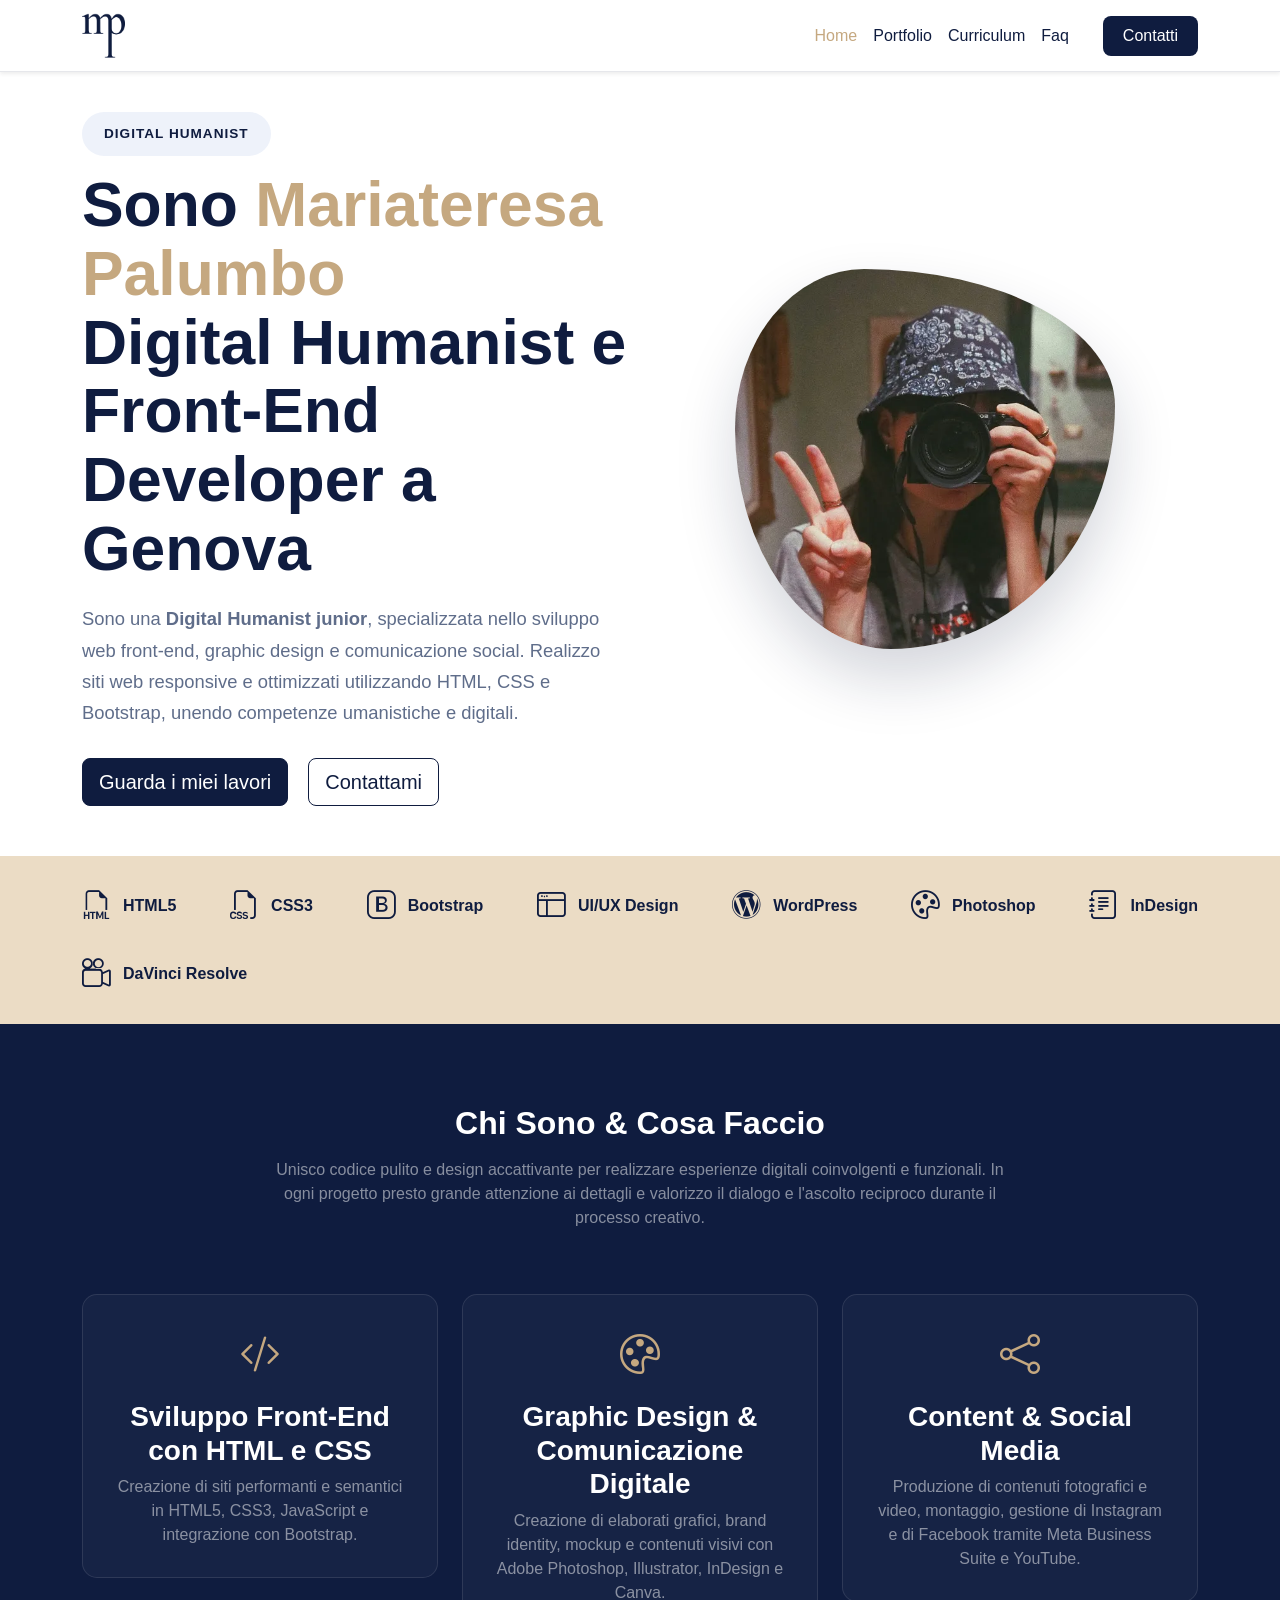
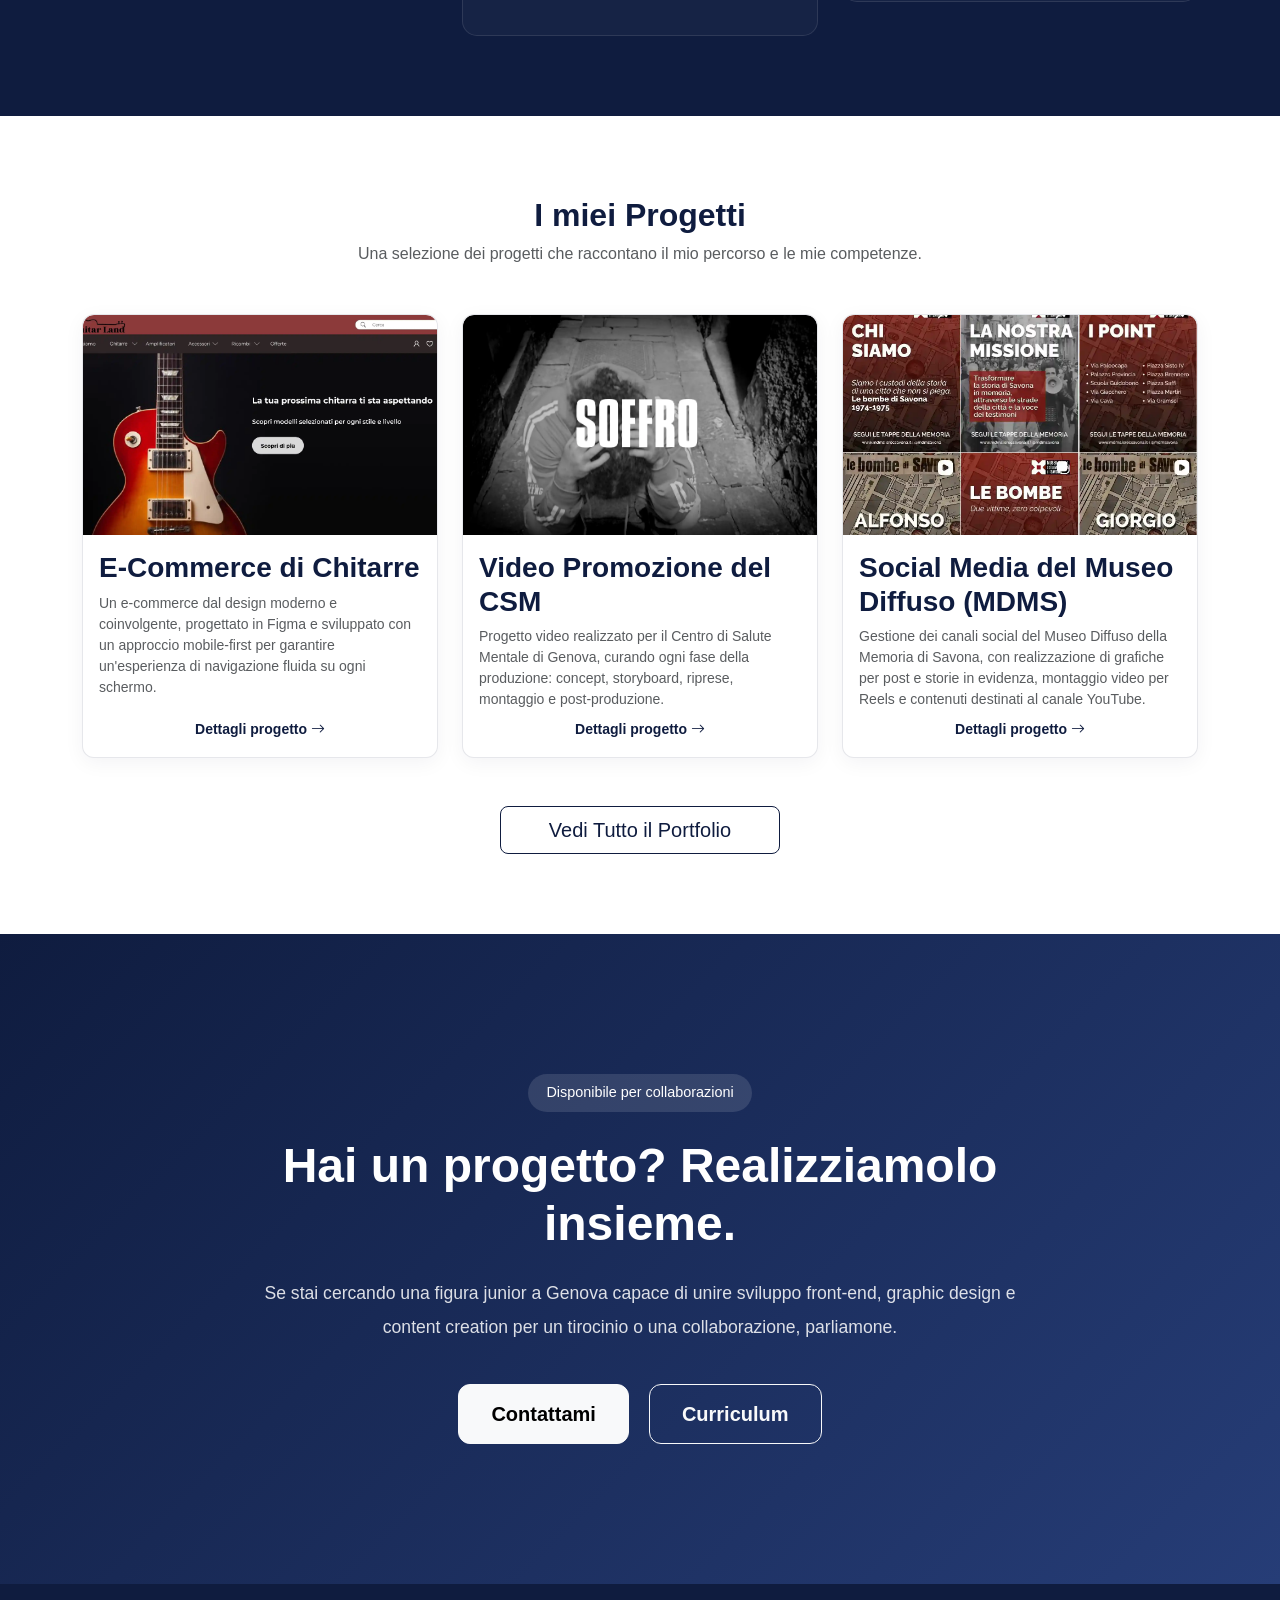
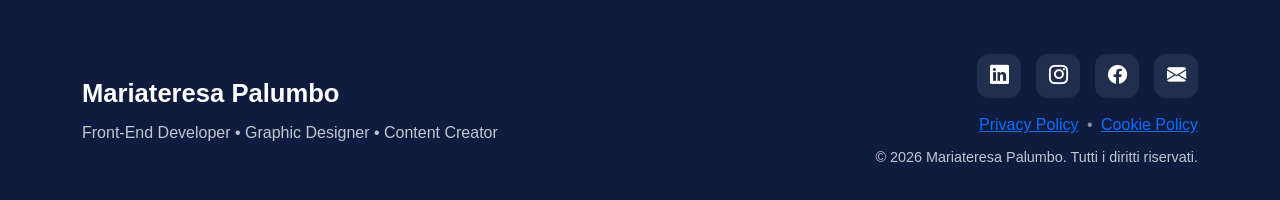
==== index.html @ f76494b1 "Refactor navbar to use offcanvas for mobile view Updated the navigation bar to use an offcanvas menu" ====
<!DOCTYPE html>
<html lang="it" prefix="og: https://ogp.me/ns#">
<head>
    
    
    
    <meta charset="UTF-8">
    <meta name="viewport" content="width=device-width, initial-scale=1.0">
    <title>Mariateresa Palumbo | Digital Humanist & Front-End Developer Genova</title>
    <meta name="description" content="Sito Portfolio di Mariateresa Palumbo, Digital Humanist junior a Genova specializzata in sviluppo front-end (HTML, CSS, Bootstrap), graphic design e content creation.">
    <meta name="robots" content="follow, index, max-snippet:-1, max-video-preview:-1, max-image-preview:large">
    <link rel="canonical" href="https://www.mariateresapalumbo.it/">
    
    
    <!-- Preload dell'immagine LCP (ritratto hero) per scaricarla subito -->
    <link rel="preload" as="image" href="img/profilo_me.webp" fetchpriority="high">
    
    
    
    <!-- Open Graph per Social Media Preview (Ottimizzazione Indiretta richiesta) -->
    <meta property="og:locale" content="it_IT">
    <meta property="og:title" content="Mariateresa Palumbo | Digital Humanist & Web Designer">
    <meta property="og:description" content="Sito ufficiale di Mariateresa Palumbo, Umanista Digitale a Genova che unisce sviluppo web, grafica e comunicazione digitale.">
    <meta property="og:image" content="https://www.mariateresapalumbo.it/img/logo_sitopersonale.webp">
    <meta property="og:url" content="https://www.mariateresapalumbo.it/">
    <meta property="og:type" content="website">
    <!-- Twitter / X Card data -->
    <meta name="twitter:card" content="summary_large_image">
    <meta name="twitter:title" content="Mariateresa Palumbo | Digital Humanist & Web Designer">
    <meta name="twitter:description" content="Sito ufficiale di Mariateresa Palumbo, Umanista Digitale a Genova che unisce sviluppo web, grafica e comunicazione digitale.">

    <link rel="icon" href="img/favicon.png" type="image/png">
    
<script type="application/ld+json">
{
  "@context": "https://schema.org",
  "@graph": [
    {
      "@type": "Article",
      "@id": "https://www.mariateresapalumbo.it/#article",
      "headline": "Mariateresa Palumbo | Digital Humanist & Front-End Developer Genova",
      "description": "Digital Humanist junior a Genova specializzata in sviluppo front-end (HTML, CSS, Bootstrap), graphic design e content creation.",
      "image": "https://www.mariateresapalumbo.it/img/profilo_me.webp",
      "datePublished": "2026-07-07T09:00:00+02:00",
      "dateModified": "2026-07-09T19:54:00+02:00",
      "inLanguage": "it-IT",
      "mainEntityOfPage": "https://www.mariateresapalumbo.it/",
      "author": {
        "@type": "Person",
        "name": "Mariateresa Palumbo",
        "url": "https://www.mariateresapalumbo.it",
        "jobTitle": "Digital Humanist & Front-End Developer",
        "knowsAbout": [
          "Digital Humanities",
          "Front-End Development",
          "HTML5 & CSS3",
          "Bootstrap Framework",
          "Graphic Design",
          "Content Creation",
          "Social Media Management"
        ]
      },
      "publisher": {
        "@id": "https://www.mariateresapalumbo.it/#organization"
      }
    },
    {
      "@type": "Organization",
      "@id": "https://www.mariateresapalumbo.it/#organization",
      "name": "Mariateresa Palumbo",
      "url": "https://www.mariateresapalumbo.it",
      "logo": {
        "@type": "ImageObject",
        "@id": "https://www.mariateresapalumbo.it/#image",
        "url": "https://www.mariateresapalumbo.it/img/profilo_me.webp",
        "caption": "Mariateresa Palumbo"
      },
      "image": "https://www.mariateresapalumbo.it/img/profilo_me.webp",
      "address": {
        "@type": "PostalAddress",
        "streetAddress": "Cornigliano",
        "postalCode": "16152",
        "addressLocality": "Genova",
        "addressRegion": "Liguria",
        "addressCountry": "IT"
      },
      "sameAs": [
        "https://www.linkedin.com/in/mariateresa-palumbo-a292502a2/",
        "https://www.instagram.com/maripalumbo.it/",
        "https://www.facebook.com/profile.php?id=100085753847292"
      ]
    },
    {
      "@type": "WebSite",
      "@id": "https://www.mariateresapalumbo.it/#website",
      "url": "https://www.mariateresapalumbo.it",
      "name": "Mariateresa Palumbo",
      "publisher": {
        "@id": "https://www.mariateresapalumbo.it/#organization"
      },
      "inLanguage": "it-IT"
    }
  ]
}
</script>
    
  

    <!-- Script tracciamento e privacy caricati in modo asincrono deferito -->
    <script defer src="https://embeds.iubenda.com/widgets/c6013dd1-7133-4123-83e5-796165adba0d.js"></script>
    <script async src="https://www.googletagmanager.com/gtag/js?id=G-FH8F1QGST9"></script>
    <script>
      window.dataLayer = window.dataLayer || [];
      function gtag(){dataLayer.push(arguments);}
      gtag('js', new Date());
      gtag('config', 'G-FH8F1QGST9');
    </script>
    
   
    
     <!-- 1. Bootstrap CSS in locale (Risolve il blocco del rendering del CDN) -->
    <link href="bootstrap.min.css" rel="stylesheet">
    
    <!-- 2. Precarica il font delle icone dal CDN (Risolve l'avviso del font invisibile) -->
    <link rel="preload" href="https://cdn.jsdelivr.net/npm/bootstrap-icons@1.11.3/font/fonts/bootstrap-icons.woff2" as="font" type="font/woff2" crossorigin>
    
    <!-- 3. Icone Bootstrap dal CDN caricate in modo asincrono (Massima compatibilità e zero blocchi) -->
    <link rel="stylesheet" href="https://cdn.jsdelivr.net/npm/bootstrap-icons@1.11.3/font/bootstrap-icons.min.css" media="print" onload="this.media='all'">
    <noscript><link rel="stylesheet" href="https://cdn.jsdelivr.net/npm/bootstrap-icons@1.11.3/font/bootstrap-icons.min.css"></noscript>
    
    <!-- 4. Il tuo foglio di stile personalizzato -->
    <link rel="stylesheet" href="styles.css">
    
</head>
<body>

   <nav class="navbar navbar-expand-lg navbar-personalizzata sticky-top shadow-sm">
    <div class="container">
        <!-- Logo originale -->
        <a class="navbar-brand fw-bold" href="https://www.mariateresapalumbo.it/">
            <img src="img/logo_sitopersonale.webp" alt="Logo MP Mariateresa Palumbo - Digital Humanist e Web Designer Genova" class="navbar-logo">
        </a>
        
        <!-- Bottone Hamburger modificato per attivare l'Offcanvas -->
        <button class="navbar-toggler" type="button" data-bs-toggle="offcanvas" data-bs-target="#navigazionePrincipale" aria-controls="navigazionePrincipale" aria-label="Attiva navigazione">
            <span class="navbar-toggler-icon"></span>
        </button>

        <!-- Menu Offcanvas che entra da destra (offcanvas-end) e copre tutto lo schermo su mobile (w-100) -->
        <div class="offcanvas offcanvas-end w-100 bg-menu-mobile" tabindex="-1" id="navigazionePrincipale" aria-labelledby="navigazionePrincipaleLabel">
            
            <!-- Pulsante X per chiudere il menu, visibile solo su mobile -->
            <div class="offcanvas-header justify-content-end d-lg-none">
                <button type="button" class="btn-close btn-close-white" data-bs-dismiss="offcanvas" aria-label="Close"></button>
            </div>

            <!-- Corpo del menu con i tuoi link originali -->
            <div class="offcanvas-body align-items-center">
                <ul class="navbar-nav ms-auto mb-2 mb-lg-0 fw-medium text-center w-100 justify-content-lg-end align-items-center">
                    <li class="nav-item py-2 py-lg-0">
                        <a class="nav-link active link-mobile-white" aria-current="page" href="https://www.mariateresapalumbo.it/">Home</a>
                    </li>
                    <li class="nav-item py-2 py-lg-0">
                        <a class="nav-link link-mobile-white" href="portfolio.html">Portfolio</a>
                    </li>
                    <li class="nav-item py-2 py-lg-0">
                        <a class="nav-link link-mobile-white" href="curriculum.html">Curriculum</a>
                    </li>
                    <li class="nav-item py-2 py-lg-0">
                        <a class="nav-link link-mobile-white" href="faq.html">Faq</a>
                    </li>
                    <li class="nav-item py-2 py-lg-0 ps-lg-3">
                        <a class="btn btn-nav-contatti btn-mobile-white" href="contatti.html">Contatti</a>
                    </li>
                </ul>
            </div>
        </div>
    </div>
</nav>
    
     <header class="hero-home">
        <div class="container">
            <div class="row align-items-center gy-5">
                <div class="col-lg-6">
                    <div class="hero-content">
                        <span class="hero-label"> DIGITAL HUMANIST </span>
                        <h1>Sono<span> Mariateresa Palumbo </span> <br>
                            Digital Humanist e Front-End Developer a Genova</h1>
                        <p>
                            Sono una <strong>Digital Humanist junior</strong>, specializzata nello sviluppo web front-end, 
                            graphic design e comunicazione social. Realizzo siti web responsive e ottimizzati utilizzando HTML, CSS e Bootstrap, 
                            unendo competenze umanistiche e digitali.
                        </p>

                        <div class="hero-buttons">
                            <a href="portfolio.html" class="btn btn-blu-pieno btn-lg"> Guarda i miei lavori </a>
                            <a href="contatti.html" class="btn btn-blu-outline btn-lg"> Contattami </a>
                        </div>
                    </div>
                </div>

                <div class="col-lg-6">
                    <div class="hero-image">
                        <img src="img/profilo_me.webp" alt="Ritratto fotografico in primo piano di Mariateresa Palumbo">
                    </div>
                </div>
            </div>
        </div>
    </header>

    <section class="tech-strip">
        <div class="container">
            <h2 class="visually-hidden">Tecnologie e Strumenti utilizzati</h2>
            <div class="tech-track">
                <div><i class="bi bi-filetype-html"></i> HTML5</div>
                <div><i class="bi bi-filetype-css"></i> CSS3</div>
                <div><i class="bi bi-bootstrap"></i> Bootstrap</div>
                <div><i class="bi bi-window-sidebar"></i>UI/UX Design</div>
                <div><i class="bi bi-wordpress"></i> WordPress</div>
                <div><i class="bi bi-palette"></i> Photoshop</div>
                <div><i class="bi bi-journal-text"></i> InDesign</div>
                <div><i class="bi bi-camera-reels"></i> DaVinci Resolve</div>
            </div>
        </div>
    </section>
    
    <section class="sezione-competenze">
        <div class="container">
            <div class="row justify-content-center text-center mb-5">
                <div class="col-md-8">
                    <h2 class="fw-bold mb-3 testo-bianco">Chi Sono & Cosa Faccio</h2>
                    <p class="lead fs-6 text-white-50">Unisco codice pulito e design accattivante per realizzare esperienze digitali coinvolgenti e funzionali. In ogni progetto presto grande attenzione ai dettagli e valorizzo il dialogo e l'ascolto reciproco durante il processo creativo.</p>
                </div>
            </div>

            <div class="row g-4">
                <div class="col-md-6 col-lg-4">
                    <div class="scheda-competenza text-center">
                        <div class="icona-competenza">
                            <i class="bi bi-code-slash"></i>
                        </div>
                        <h3 class="fw-bold mb-2 testo-bianco">Sviluppo Front-End con HTML e CSS</h3>
                        <p class="text-white-50 mb-0">Creazione di siti performanti e semantici in HTML5, CSS3, JavaScript e integrazione con Bootstrap.</p>
                    </div>
                </div>
                <div class="col-md-6 col-lg-4">
                    <div class="scheda-competenza text-center">
                        <div class="icona-competenza">
                            <i class="bi bi-palette"></i>
                        </div>
                        <h3 class="fw-bold mb-2 testo-bianco">Graphic Design & Comunicazione Digitale</h3>
                        <p class="text-white-50 mb-0">Creazione di elaborati grafici, brand identity, mockup e contenuti visivi con Adobe Photoshop, Illustrator, InDesign e Canva.</p>
                    </div>
                </div>
                <div class="col-md-6 col-lg-4 mx-auto">
                    <div class="scheda-competenza text-center">
                        <div class="icona-competenza">
                            <i class="bi bi-share"></i>
                        </div>
                        <h3 class="fw-bold mb-2 testo-bianco">Content & Social Media</h3>
                        <p class="text-white-50 mb-0">Produzione di contenuti fotografici e video, montaggio, gestione di Instagram e di Facebook tramite Meta Business Suite e YouTube.</p>
                    </div>
                </div>
            </div>
        </div>
    </section>

    <section class="sezione-portfolio-anteprima">
        <div class="container">
            <div class="text-center mb-5">
                <h2 class="fw-bold testo-blu-scuro">I miei Progetti</h2>
                <p class="text-muted">Una selezione dei progetti che raccontano il mio percorso e le mie competenze.</p>
            </div>

            <div class="row g-4 mb-5">
                <div class="col-md-6 col-lg-4">
                    <div class="card progetto-card h-100">
                        <img src="img/anteprima_chitarre.webp" class="card-img-top img-chitarre" alt="Progetto di Web Design: interfaccia e-commerce di chitarre responsive e mobile-first sviluppato con Figma" loading="lazy">
                        <div class="card-body d-flex flex-column justify-content-between">
                            <div>
                                <h3 class="card-title fw-bold testo-blu-scuro">E-Commerce di Chitarre</h3>
                                <p class="card-text text-muted small">Un e-commerce dal design moderno e coinvolgente, progettato in Figma e sviluppato con un approccio mobile-first per garantire un'esperienza di navigazione fluida su ogni schermo.</p>
                            </div>
                            <a href="figma.html" class="btn btn-sm btn-link p-0 fw-bold text-decoration-none mt-2 testo-blu-scuro">Dettagli progetto <i class="bi bi-arrow-right"></i></a>
                        </div>
                    </div>
                </div>
                <div class="col-md-6 col-lg-4">
                    <div class="card progetto-card h-100">
                        <img src="img/anteprima_videocsm.webp" class="card-img-top img-csm" alt="Produzione video promozionale per il Centro di Salute Mentale di Genova montato con DaVinci Resolve" loading="lazy">
                        <div class="card-body d-flex flex-column justify-content-between">
                            <div>
                                <h3 class="card-title fw-bold testo-blu-scuro">Video Promozione del CSM</h3>
                                <p class="card-text text-muted small">Progetto video realizzato per il Centro di Salute Mentale di Genova, curando ogni fase della produzione: concept, storyboard, riprese, montaggio e post-produzione.</p>
                            </div>
                            <a href="videoediting.html" class="btn btn-sm btn-link p-0 fw-bold text-decoration-none mt-2 testo-blu-scuro">Dettagli progetto <i class="bi bi-arrow-right"></i></a>
                        </div>
                    </div>
                </div>
                <div class="col-md-6 col-lg-4">
                    <div class="card progetto-card h-100">
                        <img src="img/anteprima_mdms.webp" class="card-img-top img-museo" alt="Gestione dei canali social media, grafica e creazione contenuti per il Museo Diffuso della Memoria di Savona" loading="lazy">
                        <div class="card-body d-flex flex-column justify-content-between">
                            <div>
                                <h3 class="card-title fw-bold testo-blu-scuro">Social Media del Museo Diffuso (MDMS)</h3>
                                <p class="card-text text-muted small">Gestione dei canali social del Museo Diffuso della Memoria di Savona, con realizzazione di grafiche per post e storie in evidenza, montaggio video per Reels e contenuti destinati al canale YouTube.</p>
                            </div>
                            <a href="strategiesocial.html" class="btn btn-sm btn-link p-0 fw-bold text-decoration-none mt-2 testo-blu-scuro">Dettagli progetto <i class="bi bi-arrow-right"></i></a>
                        </div>
                    </div>
                </div>
            </div>

            <div class="text-center">
                <a href="portfolio.html" class="btn btn-blu-outline btn-lg px-5">Vedi Tutto il Portfolio</a>
            </div>
        </div>
    </section>
    
    <section class="cta-home">
        <div class="container">
            <div class="cta-box">
                <span class="section-label light">Disponibile per collaborazioni</span>
                <h2>Hai un progetto? Realizziamolo insieme.</h2>
                <p>Se stai cercando una figura junior a Genova capace di unire sviluppo front-end, graphic design e content creation per un tirocinio o una collaborazione, parliamone.</p>
       
                <div class="cta-buttons">
                    <a href="contatti.html" class="btn btn-light btn-lg"> Contattami </a>
                    <a href="curriculum.html" class="btn btn-outline-light btn-lg"> Curriculum </a>
                </div>
            </div>
        </div>
    </section>

   <footer class="pie-di-pagina">
        <div class="container">
            <div class="row gy-4 align-items-center">
                <div class="col-lg-6">
                    <h3>Mariateresa Palumbo</h3>
                    <p>Front-End Developer • Graphic Designer • Content Creator</p>
                </div>

                <div class="col-lg-6 text-lg-end">
                    <div class="footer-social">
                        <a href="https://www.linkedin.com/in/mariateresa-palumbo-a292502a2/" target="_blank" aria-label="Profilo LinkedIn di Mariateresa Palumbo">
                            <i class="bi bi-linkedin"></i>
                        </a>
                        <a href="https://www.instagram.com/maripalumbo.it/" target="_blank" aria-label="Profilo Instagram di Mariateresa Palumbo">
                            <i class="bi bi-instagram"></i>
                        </a>
                        <a href="https://www.facebook.com/profile.php?id=100085753847292" target="_blank" aria-label="Profilo Facebook di Mariateresa Palumbo">
                            <i class="bi bi-facebook"></i>
                        </a>
                        <a href="mailto:maripalumbo2001@gmail.com" aria-label="Mail di Mariateresa Palumbo">
                            <i class="bi bi-envelope-fill"></i>
                        </a>
                    </div>
                    <div class="footer-legal mb-2">
                        <!-- Incolla QUI il codice della Privacy Policy preso da iubenda -->
                        <a href="https://www.iubenda.com/privacy-policy/55834810" class="iubenda-white iubenda-noframe iubenda-embed" title="Privacy Policy ">Privacy Policy</a><script type="text/javascript">(function (w,d) {var loader = function () {var s = d.createElement("script"), tag = d.getElementsByTagName("script")[0]; s.src="https://cdn.iubenda.com/iubenda.js"; tag.parentNode.insertBefore(s,tag);}; if(w.addEventListener){w.addEventListener("load", loader, false);}else if(w.attachEvent){w.attachEvent("onload", loader);}else{w.onload = loader;}})(window, document);</script>
                        
                        <span class="text-white-50 mx-1">•</span>
                        
                        <!-- Incolla QUI il codice della Cookie Policy preso da iubenda -->
                        <a href="https://www.iubenda.com/privacy-policy/55834810/cookie-policy" class="iubenda-white iubenda-noframe iubenda-embed" title="Cookie Policy ">Cookie Policy</a><script type="text/javascript">(function (w,d) {var loader = function () {var s = d.createElement("script"), tag = d.getElementsByTagName("script")[0]; s.src="https://cdn.iubenda.com/iubenda.js"; tag.parentNode.insertBefore(s,tag);}; if(w.addEventListener){w.addEventListener("load", loader, false);}else if(w.attachEvent){w.attachEvent("onload", loader);}else{w.onload = loader;}})(window, document);</script>
                    </div>
                    <p class="copyright">© 2026 Mariateresa Palumbo. Tutti i diritti riservati.</p>
                </div>
            </div>
        </div>
    </footer>

    <script src="https://cdn.jsdelivr.net/npm/bootstrap@5.3.2/dist/js/bootstrap.bundle.min.js"></script>
</body>
</html>
---- styles.css ----
/* --- VARIABILI E CONFIGURAZIONE GENERALE --- */
:root {
    --blu: #0f1c3f;
    --blu-light: #1f3266;
    --oro: #c5a880;
    --bianco: #ffffff;
    --grigio: #f7f8fc;
    --testo: #5f6d8a;
    --bg-tech: #ebdcc5; /* Colore beige/oro chiaro per staccare dal blu */

    --colore-blu-scuro: var(--blu);
    --colore-oro: var(--oro);
    --colore-testo-scuro: var(--testo);
}

* {
    margin: 0;
    padding: 0;
    box-sizing: border-box;
}

html {
    scroll-behavior: smooth;
}

body {
    font-family: 'Segoe UI', Tahoma, Geneva, Verdana, sans-serif;
    color: var(--colore-testo-scuro);
    background-color: var(--bianco);
}

/* --- 1. NAVBAR --- */
.navbar-personalizzata {
    background-color: var(--bianco) !important;
    border-bottom: 1px solid rgba(15, 28, 63, 0.1);
}

.navbar-personalizzata .navbar-nav {
    align-items: center;
}

.navbar-personalizzata .nav-link {
    color: var(--colore-blu-scuro) !important;
    transition: color 0.3s ease;
}

.navbar-personalizzata .nav-link:hover,
.navbar-personalizzata .nav-link.active {
    color: var(--colore-oro) !important;
}

.btn-nav-contatti {
    background-color: var(--colore-blu-scuro) !important;
    color: var(--bianco) !important;
    border: none !important;
    padding: 8px 20px !important;
    border-radius: 8px !important;
    font-weight: 500;
    transition: all 0.3s ease !important;
    margin-left: 10px;
    text-decoration: none;
    display: inline-block;
}

.btn-nav-contatti:hover {
    background-color: var(--colore-oro) !important;
    color: var(--colore-blu-scuro) !important;
}


/* Stato attivo del pulsante Contatti quando si è sulla relativa pagina */
.btn-nav-contatti.active {
    background-color: var(--colore-oro) !important;
    color: var(--colore-blu-scuro) !important;
}


.navbar-logo {
    height: 45px;
    width: auto;
    max-width: 100%;
    object-fit: contain;
}

/* --- 2. HERO SECTION --- */
.hero-home {
    min-height: auto; 
    display: flex;
    align-items: center;
    position: relative;
    padding-top: 40px;   
    padding-bottom: 50px;
    overflow: hidden;
}

.hero-content {
    position: relative;
    z-index: 5;
}

.hero-label {
    display: inline-block;
    padding: 12px 22px;
    background: #eef2fa;
    color: var(--blu);
    border-radius: 40px;
    font-size: .85rem;
    font-weight: 600;
    letter-spacing: 1px;
    margin-bottom: 15px; 
}

.hero-content h1 {
    font-size: 3.9rem;
    line-height: 1.1;
    font-weight: 800;
    margin-bottom: 20px;
    color: var(--colore-blu-scuro);
}

.hero-content h1 span {
    color: var(--oro);
}

.hero-content p {
    font-size: 1.15rem;
    color: var(--testo);
    line-height: 1.7;
    max-width: 540px;
}

.hero-buttons {
    margin-top: 30px;
    display: flex;
    gap: 20px;
    flex-wrap: wrap;
}

/* --- HERO IMMAGINE --- */
.hero-image {
    position: relative;
    display: flex;
    justify-content: center;
}

.hero-image img {
    width: 380px;
    position: relative;
    z-index: 3;
    border-radius: 34% 66% 59% 41%/ 42% 36% 64% 58%;
    box-shadow: 0 30px 60px rgba(15,28,63,.18);
}

/* --- 3. TECH STRIP --- */
.tech-strip {
    background: var(--bg-tech); 
    padding: 28px 0;
    overflow: hidden;
    position: relative;
}

.tech-track {
    display: flex;
    justify-content: space-between;
    align-items: center;
    flex-wrap: wrap;
    gap: 25px;
    position: relative;
    z-index: 2;
}

.tech-track div {
    display: flex;
    align-items: center;
    gap: 12px;
    color: var(--blu); 
    font-weight: 600;
    font-size: 1rem;
    transition: .35s;
}

.tech-track div:hover {
    color: var(--bianco);
    transform: translateY(-3px);
}

.tech-track i {
    font-size: 1.8rem;
}

/* --- 4. SEZIONE COMPETENZE --- */
.sezione-competenze {
    padding: 80px 0;
    background-color: var(--colore-blu-scuro);
}

.scheda-competenza {
    border: 1px solid rgba(255, 255, 255, 0.1);
    padding: 30px;
    border-radius: 15px;
    background-color: rgba(255, 255, 255, 0.03); 
    transition: transform 0.3s ease, box-shadow 0.3s ease, border-color 0.3s ease;
}

.scheda-competenza:hover {
    transform: translateY(-5px);
    box-shadow: 0 10px 25px rgba(0, 0, 0, 0.3);
    border-color: var(--colore-oro);
}

.icona-competenza {
    font-size: 2.5rem;
    color: var(--colore-oro);
    margin-bottom: 15px;
    display: inline-block;
}

/* --- 5. SEZIONE ANTEPRIMA PORTFOLIO --- */
.sezione-portfolio-anteprima {
    padding: 80px 0;
    background-color: var(--bianco);
}

.progetto-card {
    border: 1px solid rgba(15, 28, 63, 0.1);
    border-radius: 12px;
    overflow: hidden;
    background-color: var(--bianco);
    box-shadow: 0 5px 20px rgba(15, 28, 63, 0.05);
    transition: transform 0.3s ease, box-shadow 0.3s ease, border-color 0.3s ease;
}

.progetto-card:hover {
    transform: scale(1.02);
    border-color: var(--colore-oro);
    box-shadow: 0 10px 25px rgba(15, 28, 63, 0.1);
}

.progetto-card .card-img-top {
    height: 220px !important;     
    width: 100% !important;        
    object-fit: cover !important;   
    border-top-left-radius: 11px !important;
    border-top-right-radius: 11px !important;
}

.img-chitarre { object-position: center center !important; }
.img-csm { object-position: top center !important; }
.img-museo { object-position: 0% 20% !important; }

/* --- 6. CALL TO ACTION --- */
.cta-home {
    padding: 140px 0;
    background: linear-gradient(135deg, var(--blu), #263d77);
    color: var(--bianco);
    position: relative;
    overflow: hidden; 
}

.cta-box {
    text-align: center;
    position: relative;
    z-index: 2;
    max-width: 800px;
    margin: auto;
}

.cta-box h2 {
    font-size: 3rem;
    font-weight: 800;
    margin: 25px 0;
    line-height: 1.2;
}

.cta-box p {
    font-size: 1.1rem;
    line-height: 1.9;
    color: rgba(255,255,255,.85);
}

.cta-buttons {
    margin-top: 40px;
    display: flex;
    justify-content: center;
    gap: 20px;
    flex-wrap: wrap;
}

.cta-home .btn {
    padding: 14px 32px;
    border-radius: 12px;
    font-weight: 600;
    transition: .35s;
}

.cta-home .btn:hover {
    transform: translateY(-5px);
}

.section-label.light {
    display: inline-block;
    padding: 8px 18px;
    background: rgba(255,255,255,.12);
    color: var(--bianco);
    border-radius: 20px;
    font-size: 0.9rem;
}

/* --- 7. FOOTER --- */
.pie-di-pagina {
    background: var(--blu);
    color: var(--bianco);
    padding: 70px 0 30px;
    position: relative;
}

.pie-di-pagina h3 {
    font-size: 1.6rem;
    font-weight: 700;
    margin-bottom: 10px;
}

.pie-di-pagina p {
    color: rgba(255,255,255,.75);
    margin-bottom: 0;
    line-height: 1.7;
}

.footer-social {
    display: flex;
    justify-content: flex-end;
    gap: 15px;
    margin-bottom: 15px;
}

.footer-social a {
    width: 44px;
    height: 44px;
    display: flex;
    align-items: center;
    justify-content: center;
    border-radius: 12px;
    background: rgba(255,255,255,.08);
    color: var(--bianco);
    font-size: 1.2rem;
    transition: .35s;
    text-decoration: none;
}

.footer-social a:hover {
    background: var(--oro);
    color: var(--blu);
    transform: translateY(-4px);
}

.copyright {
    font-size: .9rem;
    color: rgba(255,255,255,.6);
}

/* --- UTILITY SPECIFICHE --- */
.btn-blu-pieno {
    background-color: var(--colore-blu-scuro) !important;
    border-color: var(--colore-blu-scuro) !important;
    color: var(--bianco) !important;
    font-weight: 500;
    transition: all 0.3s ease;
}
.btn-blu-pieno:hover {
    background-color: var(--colore-oro) !important;
    border-color: var(--colore-oro) !important;
    color: var(--colore-blu-scuro) !important;
}

.btn-blu-outline {
    color: var(--colore-blu-scuro) !important;
    border-color: var(--colore-blu-scuro) !important;
    background-color: transparent !important;
    transition: all 0.3s ease;
}
.btn-blu-outline:hover {
    background-color: var(--colore-blu-scuro) !important;
    color: var(--bianco) !important;
}

.testo-blu-scuro { color: var(--colore-blu-scuro) !important; }
.testo-bianco { color: var(--bianco) !important; }

/* --- RESPONSIVE BREAKPOINTS --- */
@media (max-width: 991.98px) {
    .navbar-personalizzata .navbar-nav {
        align-items: stretch;
        text-align: center;
    }
    .btn-nav-contatti {
        margin-left: 0;
        margin-top: 10px;
        margin-bottom: 5px;
    }
    .hero-content h1 {
        font-size: 3rem;
    }
    .hero-image img {
        width: 300px;
    }
    .cta-box h2 {
        font-size: 2.2rem;
    }
    .footer-social {
        justify-content: flex-start;
    }
}

@media (max-width: 576px) {
    .hero-content h1 {
        font-size: 2.4rem;
    }
    .hero-buttons, .cta-buttons {
        flex-direction: column;
        align-items: stretch;
    }
}




/* ==========================================================================
   CLASSI SPECIFICHE PER LA PAGINA PORTFOLIO (Differenziate con dicitura portfolio)
   ========================================================================== */



/* Intestazione specifica della pagina portfolio */
.intestazione-pagina-portfolio {
    padding: 60px 0 40px 0;
    background-color: #ffffff;
}

/* Sezione contenitore della griglia portfolio */
.sezione-portfolio {
    padding: 20px 0 80px 0;
    background-color: #ffffff;
}

/* Card specifiche del portfolio (Effetto hover con translateY invece di scale) */
.progetto-card-portfolio {
    border: 1px solid rgba(15, 28, 63, 0.1);
    border-radius: 12px;
    overflow: hidden;
    background-color: #ffffff;
    box-shadow: 0 5px 20px rgba(15, 28, 63, 0.05);
    transition: transform 0.3s ease, box-shadow 0.3s ease, border-color 0.3s ease;
}

.progetto-card-portfolio:hover {
    transform: translateY(-5px) !important; 
    border-color: var(--colore-oro);
    box-shadow: 0 10px 25px rgba(15, 28, 63, 0.1);
}

/* UNIFORMITÀ ANTEPRIME: Forza le immagini della pagina portfolio a 220px come nella Home */
.progetto-card-portfolio .card-img-top {
    height: 220px !important;       /* Identica altezza della home */
    width: 100% !important;        
    object-fit: cover !important;   
    border-top-left-radius: 11px !important;
    border-top-right-radius: 11px !important;
}

/* Badge per i tag delle tecnologie - Specifici del portfolio */
.badge-tecnologia-portfolio {
    background-color: rgba(15, 28, 63, 0.06);
    color: var(--colore-blu-scuro);
    font-size: 0.75rem;
    font-weight: 500;
    padding: 5px 10px;
    border-radius: 6px;
    display: inline-block;
    white-space: normal; /* Consente al testo del badge di andare a capo se lo schermo è molto stretto */
}

.img-grafica {
            object-position: 0% 15% !important; 
        }






/* ==========================================================================
   PAGINA curriculum
   ========================================================================== */


 
        /* Personalizzazione Stile Timeline e Layout Minimal senza Card */
        .sezione-curriculum {
            background-color: #ffffff;
        }
        
        /* Linea verticale della timeline */
        .timeline-linea {
            position: relative;
            border-left: 3px solid var(--colore-blu-scuro);
            padding-left: 30px;
            margin-left: 10px;
        }

        /* I blocchi della timeline */
        .timeline-item {
            position: relative;
            margin-bottom: 40px;
        }

        /* I nodi/punti sulla linea */
        .timeline-item::before {
            content: '';
            position: absolute;
            left: -38px;
            top: 5px;
            width: 13px;
            height: 13px;
            border-radius: 50%;
            background-color: #ffffff;
            border: 3px solid var(--colore-blu-scuro);
        }

        /* Punto color oro per evidenziare le attività correnti */
        .timeline-item.attivo::before {
            background-color: var(--colore-oro) !important;
            border-color: var(--colore-oro) !important;
        }

        /* Sfondo Blu Esatto della Homepage per le Competenze */
        .blocco-competenze-blu {
            background-color: var(--colore-blu-scuro);
            color: #ffffff;
            border-radius: 16px;
            padding: 40px 30px;
        }

        .blocco-competenze-blu h3 {
            border-bottom: 2px solid rgba(255, 255, 255, 0.1);
            padding-bottom: 10px;
        }

        /* Adattamento Badge dentro il blocco blu */
        .blocco-competenze-blu .badge-tecnologia-portfolio {
            background-color: rgba(255, 255, 255, 0.12) !important;
            color: #ffffff !important;
            border: 1px solid rgba(255, 255, 255, 0.2);
            font-size: 0.85rem;
        }
   









/* ==========================================================================
   PAGINA contatti
   ========================================================================== */


  
        /* Layout minimale e compatto per i Contatti */
        .sezione-contatti {
            background-color: #ffffff;
        }

        /* Box del Form pulito senza linea superiore */
        .box-form-compatto {
            border: 1px solid rgba(15, 28, 63, 0.08);
            border-radius: 12px;
            padding: 35px 30px;
            background-color: #fafafa;
            max-width: 550px;
            margin: 0 auto;
        }

        /* Campi di input chiari con placeholder grigio chiaro */
        .box-form-compatto .form-control {
            background-color: #ffffff;
            border: 1px solid #e0e0e0;
            color: var(--colore-blu-scuro);
            padding: 10px 14px;
            font-size: 0.95rem;
            border-radius: 6px;
        }

        .box-form-compatto .form-control:focus {
            border-color: var(--colore-oro);
            box-shadow: 0 0 0 3px rgba(197, 168, 128, 0.15);
            background-color: #ffffff;
            color: var(--colore-blu-scuro);
        }

        /* Testo di esempio (Placeholder) in grigietto */
        .box-form-compatto .form-control::placeholder {
            color: #a0a0a0 !important;
            opacity: 1;
        }

        .box-form-compatto .form-label {
            color: var(--colore-blu-scuro);
            font-size: 0.88rem;
            font-weight: 600;
            margin-bottom: 6px;
        }

        /* Nuovo Bottone: Sfondo Blu, Testo Bianco -> Hover Oro */
        .btn-invia-personalizzato {
            background-color: var(--colore-blu-scuro);
            border: 1px solid var(--colore-blu-scuro);
            color: #ffffff !important;
            font-weight: 600;
            padding: 10px 24px;
            font-size: 0.95rem;
            transition: all 0.3s ease;
        }

        .btn-invia-personalizzato:hover {
            background-color: var(--colore-oro);
            border-color: var(--colore-oro);
            color: var(--colore-blu-scuro) !important;
        }

        /* Icone cerchio colonna sinistra */
        .icona-contatto-cerchio {
            width: 46px;
            height: 46px;
            border-radius: 50%;
            background-color: rgba(15, 28, 63, 0.04);
            display: flex;
            align-items: center;
            justify-content: center;
            color: var(--colore-blu-scuro);
            font-size: 1.2rem;
        }
   




/* ==========================================================================
   PAGINA DETTAGLIO CHITARRE
   ========================================================================== */

/* ===========================
   HERO
=========================== */

.hero-progetto-chitarre{
    padding:60px 0 40px;
    background:#fff;
    border-bottom:1px solid rgba(15,28,63,.08);
}

.img-copertina-chitarre{
    width:100%;
    max-height:480px;
    object-fit:cover;
    object-position:center;
    border-radius:16px;
    border:1px solid rgba(15,28,63,.10);
    box-shadow:0 15px 40px rgba(15,28,63,.12);
}


/* ===========================
   CONTENUTO
=========================== */

.sezione-contenuto-chitarre{
    padding:60px 0 80px;
    background:#fff;
}


/* ===========================
   TITOLI
=========================== */

.titolo-sezione-chitarre{
    font-size:1.75rem;
    margin-bottom:1.25rem;
    padding-bottom:8px;
    position:relative;
}

.titolo-sezione-chitarre::after{
    content:"";
    position:absolute;
    left:0;
    bottom:0;
    width:40px;
    height:3px;
    background:var(--colore-oro);
    border-radius:3px;
}


/* ===========================
   TESTI
=========================== */

.testo-descrittivo-chitarre{
    font-family:'Segoe UI',Tahoma,Geneva,Verdana,sans-serif;
    color:var(--colore-testo-scuro);
    opacity:.85;
    line-height:1.8;
    margin-bottom:2rem;
}


/* ===========================
   SIDEBAR
=========================== */

.box-info-chitarre{
    background:rgba(15,28,63,.02);
    border:1px solid rgba(15,28,63,.08);
    border-radius:16px;
    padding:30px;
    position:sticky;
    top:30px;
    box-shadow:0 8px 30px rgba(15,28,63,.03);
}


/* ===========================
   LISTA INFO
=========================== */

.lista-info-chitarre{
    list-style:none;
    padding:0;
    margin:0 0 1.5rem;
}

.lista-info-chitarre li{
    padding:10px 0;
    border-bottom:1px solid rgba(15,28,63,.06);
    font-size:.95rem;
}

.lista-info-chitarre li:last-child{
    border-bottom:none;
}


/* ===========================
   BADGE
=========================== */

.badge-tech-chitarre{
    display:inline-block;
    padding:6px 14px;
    margin-right:6px;
    margin-bottom:8px;
    border-radius:8px;
    background:rgba(15,28,63,.06);
    color:var(--colore-blu-scuro);
    font-size:.8rem;
    font-weight:500;
    transition:.3s;
}

.badge-tech-chitarre:hover{
    background:var(--colore-blu-scuro);
    color:#fff;
}


/* ===========================
   GALLERIA MOCKUP
=========================== */

.galleria-risultati-chitarre{
    margin-top:2rem;
}


/* Card dei mockup */

.box-mockup-chitarre {
    height: 320px;
    box-sizing: border-box; /* Assicura che il padding non aumenti i 320px totali */
    padding: 5px 0;        /* Spazio di sicurezza sopra e sotto */
    
    display: flex;
    justify-content: center;
    align-items: center;
    background: #fff;
    border: 1px solid rgba(15,28,63,.08);
    border-radius: 14px;
    overflow: hidden;
    transition: .3s;
    box-shadow: 0 4px 12px rgba(15,28,63,.05);
}

.box-mockup-chitarre:hover{
    transform:translateY(-4px);
    box-shadow:0 10px 24px rgba(15,28,63,.10);
}


/* ===========================
   MOCKUP DESKTOP
=========================== */

.img-desktop-chitarre{
    max-width:92%;
    max-height:92%;
    width:auto;
    height:auto;
    object-fit:contain;
}


/* ===========================
   MOCKUP MOBILE
=========================== */

.img-mobile-chitarre{
    width:110px;
    max-width:none;
    height:auto;
    object-fit:contain;
    filter:drop-shadow(0 8px 20px rgba(15,28,63,.18));
}


/* ===========================
   TESTO SOTTO LE CARD
=========================== */

.galleria-risultati-chitarre p{
    margin-top:.9rem;
    margin-bottom:0;
    color:#6c757d;
}


/* ===========================
   RESPONSIVE
=========================== */

@media (max-width:992px){

    .box-info-chitarre{
        position:static;
        margin-top:40px;
    }

}

@media (max-width:768px){

    .box-mockup-chitarre{
        height:260px;
    }

    .img-mobile-chitarre{
        width:140px;
    }

    .img-desktop-chitarre{
        max-width:95%;
        max-height:95%;
    }

}


.box-video-chitarre{
    margin-top:2rem;
    padding:20px;
    border:1px solid rgba(15,28,63,.08);
    border-radius:16px;
    background:#fff;
    box-shadow:0 5px 15px rgba(15,28,63,.05);
}

.video-desktop-chitarre{
    width:100%;
    display:block;
    border-radius:12px;
}








/* ===========================
   GALLERIA VOLANTINI
=========================== */

.box-volantino-chitarre {
    height: 380px; /* Più alto dei mockup per ospitare la forma verticale dei volantini */
    box-sizing: border-box;
    padding: 15px;
    display: flex;
    justify-content: center;
    align-items: center;
    background: #fff;
    border: 1px solid rgba(15,28,63,.08);
    border-radius: 14px;
    overflow: hidden;
    transition: transform .3s ease, box-shadow .3s ease;
    box-shadow: 0 4px 12px rgba(15,28,63,.05);
    cursor: pointer; /* Fa capire che è cliccabile */
}

.box-volantino-chitarre:hover {
    transform: translateY(-4px);
    box-shadow: 0 10px 24px rgba(15,28,63,.10);
}

.img-volantino {
    max-width: 100%;
    max-height: 100%;
    width: auto;
    height: auto;
    object-fit: contain;
    transition: transform .3s ease;
}

/* Effetto zoom leggero sull'immagine quando si passa sopra con il mouse */
.box-volantino-chitarre:hover .img-volantino {
    transform: scale(1.02);
}

/* Stile per l'immagine a tutto schermo nel Modal */
.img-fullscreen-gallery {
    max-height: 85vh; /* Evita che l'immagine esca dallo schermo in altezza */
    object-fit: contain;
    border-radius: 8px;
    box-shadow: 0 10px 40px rgba(0,0,0,.5);
}

/* Ottimizzazione Mobile per i volantini */
@media (max-width: 768px) {
    .box-volantino-chitarre {
        height: 320px; /* Riduce l'altezza sugli schermi piccoli */
    }
}












/* Hero Grafica.html */

.img-copertina-grafica {
    width: 100%;
    max-height: 480px;
    object-fit: cover;
    object-position: center 10%;
    border-radius: 16px;
    border: 1px solid rgba(15,28,63,.10);
    box-shadow: 0 15px 40px rgba(15,28,63,.12);
}

 






/* Fotografia.html */
/* ========================================================
   CONTENITORI CATEGORIE (Box Blu con testo bianco centrato)
   ======================================================== */

.box-volantino-fotografia {
    height: 380px; 
    box-sizing: border-box;
    display: flex;
    justify-content: center; /* Centra il testo in orizzontale */
    align-items: center;     /* Centra il testo in verticale */
    border-radius: 14px;
    overflow: hidden;
    cursor: pointer;
    position: relative;
    
    /* Configurazione sfondo blu e ombre nativa */
    background: #0f1c3f; /* Colore blu scuro principale del brand */
    border: 1px solid rgba(15, 28, 63, 0.15);
    box-shadow: 0 4px 12px rgba(15, 28, 63, 0.08);
    
    /* Animazione fluida al passaggio del mouse */
    transition: transform .3s ease, box-shadow .3s ease, background-color .3s ease;
}

/* Effetto Hover: il box si solleva e cambia leggermente tonalità */
.box-volantino-fotografia:hover {
    transform: translateY(-5px);
    background: #162654; /* Sfumatura di blu leggermente più chiara per feedback */
    box-shadow: 0 12px 28px rgba(15, 28, 63, 0.22);
}

/* Stile per il testo bianco al centro del box */
.titolo-categoria-box {
    color: #ffffff;
    font-size: 1.5rem;
    font-weight: 600;
    letter-spacing: 0.5px;
    text-transform: capitalize;
}

/* Badge per il conteggio delle foto in basso a destra */
.conteggio-foto-badge {
    position: absolute;
    bottom: 16px;
    right: 16px;
    background: rgba(255, 255, 255, 0.15);
    color: #fff;
    font-size: 0.75rem;
    font-weight: 500;
    padding: 5px 12px;
    border-radius: 20px;
    border: 1px solid rgba(255, 255, 255, 0.2);
    backdrop-filter: blur(4px);
}

/* ========================================================
   MODAL LIGHTBOX & STRUTTURA DI NAVIGAZIONE
   ======================================================== */



/* Immagine dentro il visualizzatore full screen */
.img-fullscreen-gallery {
    max-height: 80vh;
    object-fit: contain;
    border-radius: 4px;
    box-shadow: 0 10px 30px rgba(0,0,0,0.5);
}

/* Stile per le frecce di navigazione del modal */
.freccia-gallery {
    position: absolute;
    top: 50%;
    transform: translateY(-50%);
    background: rgba(255, 255, 255, 0.15);
    border: none;
    color: #fff;
    width: 50px;
    height: 50px;
    border-radius: 50%;
    display: flex;
    align-items: center;
    justify-content: center;
    font-size: 1.5rem;
    transition: 0.3s;
    z-index: 10;
}

.freccia-gallery:hover {
    background: rgba(255, 255, 255, 0.3);
    scale: 1.05;
}

.freccia-sinistra { left: 20px; }
.freccia-destra { right: 20px; }

/* ========================================================
   RESPONSIVE (Ottimizzazione per Smartphone e Tablet)
   ======================================================== */
@media (max-width: 768px) {
    .box-volantino-fotografia {
        height: 280px; /* Riduce l'altezza su mobile per non allungare troppo la pagina */
    }
    
    .titolo-categoria-box {
        font-size: 1.3rem; /* Testo leggermente più piccolo sui display compatti */
    }

    .freccia-gallery {
        width: 40px;
        height: 40px;
        font-size: 1.2rem;
    }
    .freccia-sinistra { left: 5px; }
    .freccia-destra { right: 5px; }
}


/* Sfondo personalizzato che copre tutto lo schermo e intercetta il click */
.modal-backdrop-custom {
    position: fixed;
    top: 0;
    left: 0;
    width: 100vw;
    height: 100vh;
    z-index: 2; /* Sta dietro all'immagine e alle frecce, ma sopra il sito */
    cursor: pointer;
}

/* Posizionamento perfetto per la X di chiusura */
.pulsante-chiudi-gallery {
    position: fixed;
    top: 25px;
    right: 25px;
    z-index: 20; /* Sempre in primissimo piano */
    font-size: 1.25rem;
    opacity: 0.75;
    transition: opacity 0.2s ease;
}

.pulsante-chiudi-gallery:hover {
    opacity: 1;
}

/* Assicurati che il corpo del modal stia sopra lo sfondo del click */
.modal-body.z-3 {
    position: relative;
    z-index: 3;
}



















/* faq.html */


        /* Struttura personalizzata per la sezione FAQ */
        .blocco-faq-blu {
            background-color: var(--colore-blu-scuro);
            border-radius: 16px;
            padding: 50px 40px;
        }

        /* Reset stili nativi dell'accordion di Bootstrap per coordinarsi al blu e all'oro */
        .accordion-personalizzato .accordion-item {
            background-color: rgba(255, 255, 255, 0.05);
            border: 1px solid rgba(255, 255, 255, 0.1);
            margin-bottom: 15px;
            border-radius: 8px !important;
            overflow: hidden;
        }

        .accordion-personalizzato .accordion-button {
            background-color: transparent;
            color: #ffffff;
            font-weight: 600;
            box-shadow: none;
            padding: 20px;
        }

        .accordion-personalizzato .accordion-button:not(.collapsed) {
            color: var(--colore-oro);
            background-color: rgba(255, 255, 255, 0.02);
        }

        /* Cambia il colore dell'icona a freccia di Bootstrap in bianco */
        .accordion-personalizzato .accordion-button::after {
            filter: invert(1) brightness(2);
        }

        .accordion-personalizzato .accordion-body {
            color: rgba(255, 255, 255, 0.8);
            background-color: rgba(0, 0, 0, 0.1);
            padding: 20px;
            font-size: 0.95rem;
            line-height: 1.6;
        }
    



/* CONTATTI */
/* Impedisce alle icone tonde dei contatti di diventare ovali quando il testo va a capo */
.icona-contatto-cerchio {
    flex-shrink: 0;
    width: 44px;  /* Modifica i px se desideri cerchi più grandi o piccoli */
    height: 44px; /* Mantieni altezza e larghezza uguali per un cerchio perfetto */
    display: flex;
    align-items: center;
    justify-content: center;
    border-radius: 50%; /* Garantisce la forma circolare */
    background: rgba(15, 28, 63, 0.05); /* Grigio/blu chiaro di sfondo (opzionale, simile ai tuoi box) */
}






/* Blocco definitivo per lo scorrimento orizzontale su tutto il sito */
html, body {
    max-width: 100% !important;
    overflow-x: hidden !important;
}
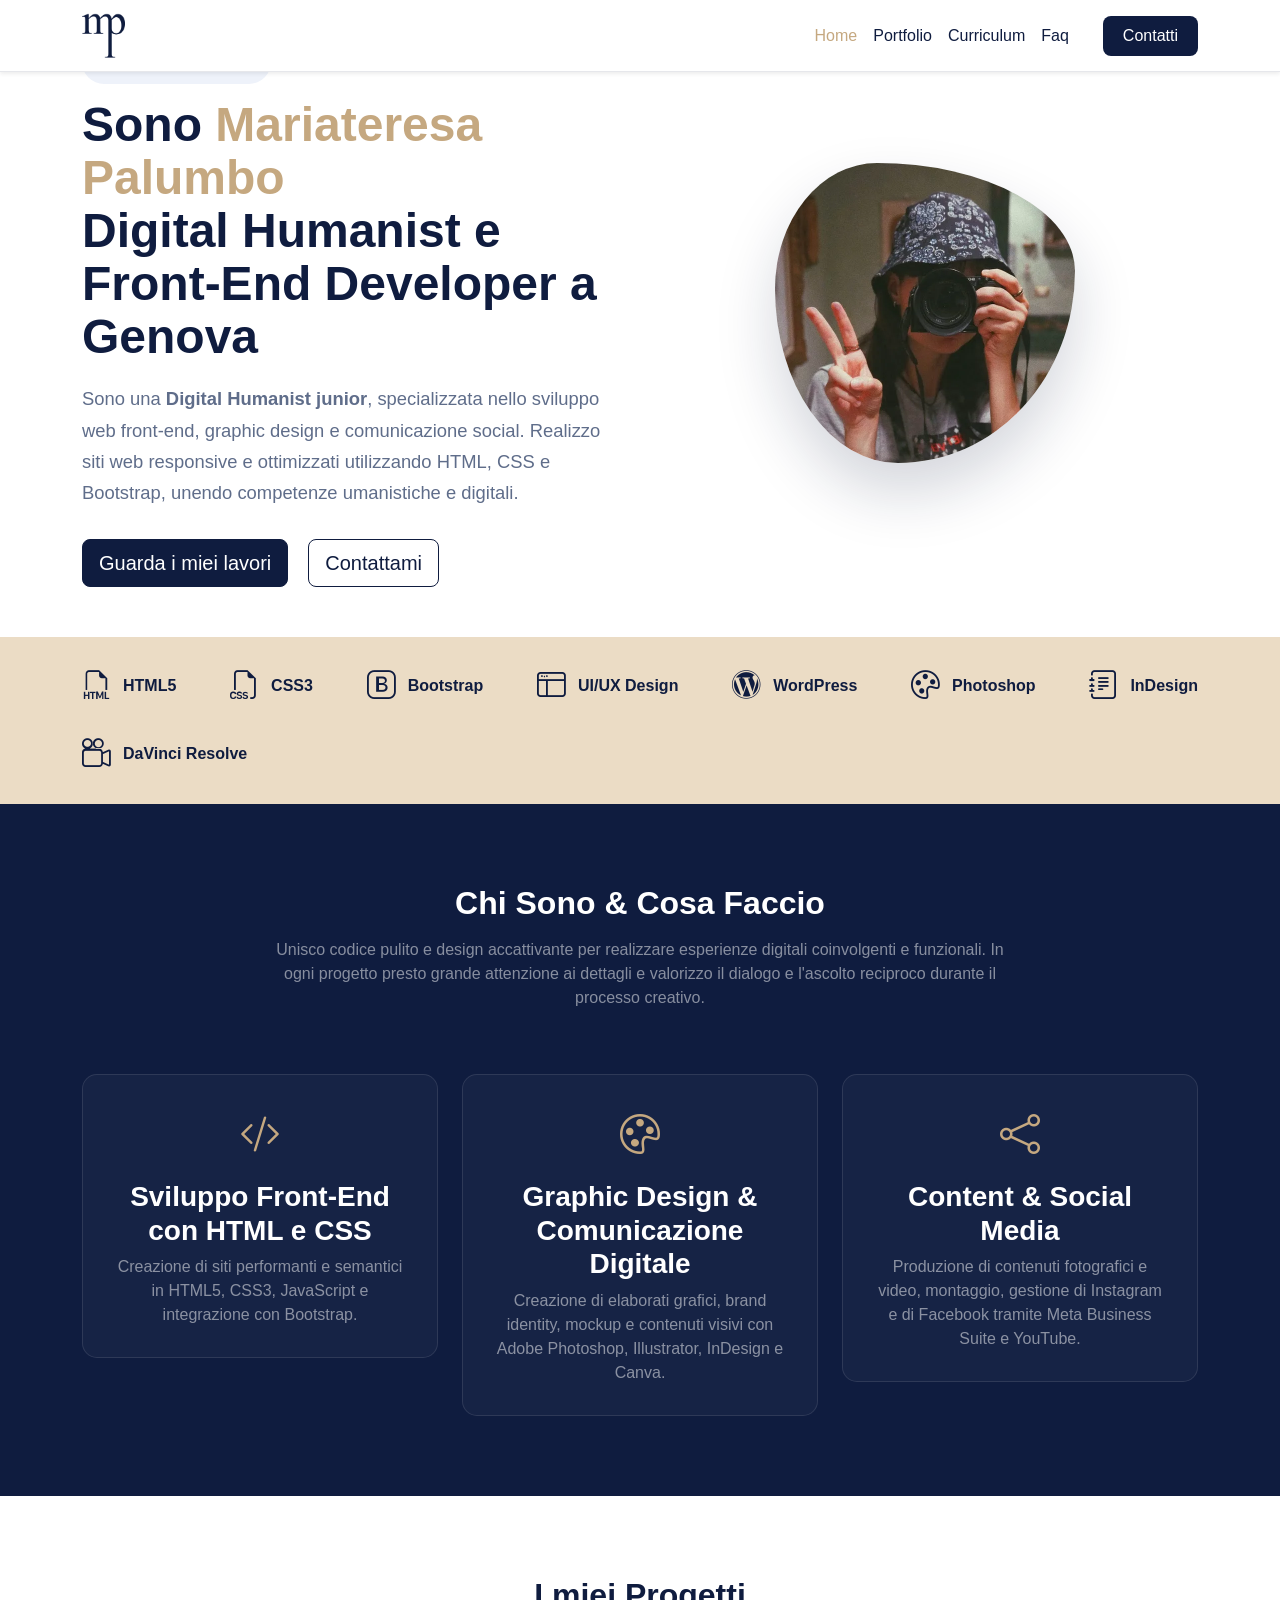
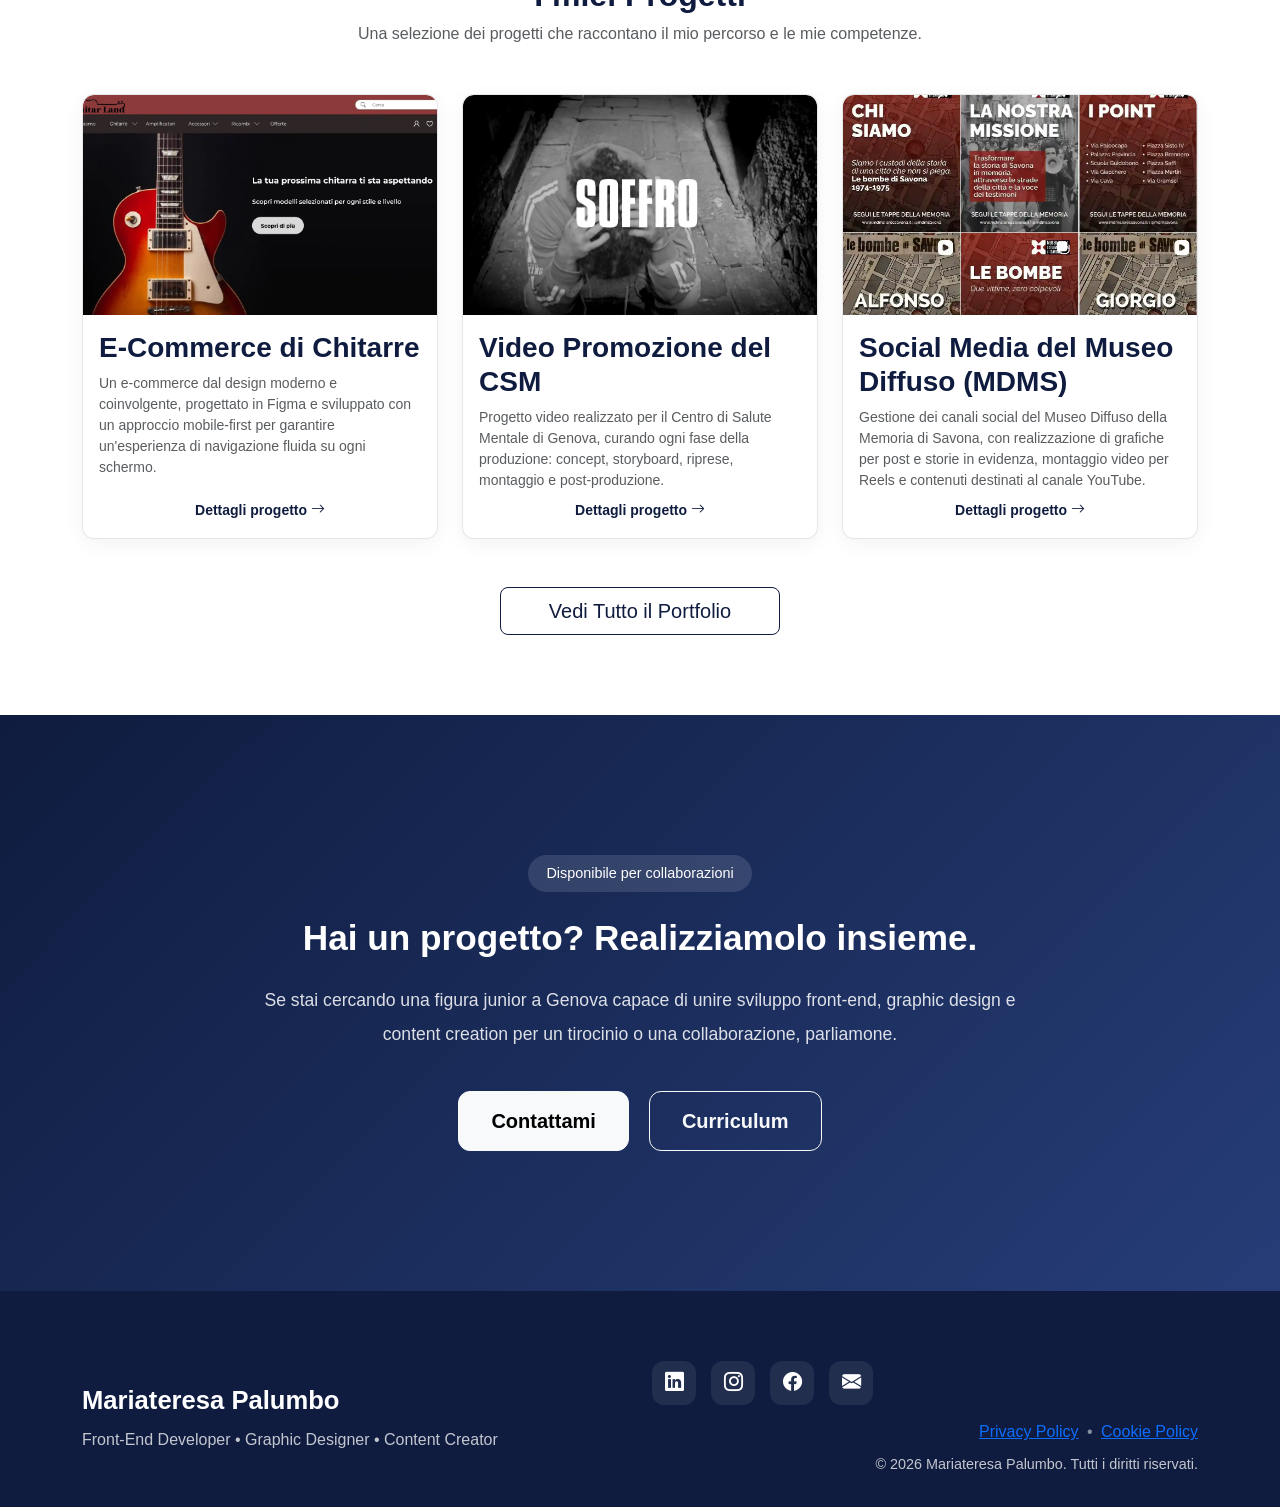
==== commit 92172e57: "Change navbar class from sticky-top to fixed-top" ====
--- a/index.html
+++ b/index.html
@@ -29,6 +29,8 @@
     <meta name="twitter:title" content="Mariateresa Palumbo | Digital Humanist & Web Designer">
     <meta name="twitter:description" content="Sito ufficiale di Mariateresa Palumbo, Umanista Digitale a Genova che unisce sviluppo web, grafica e comunicazione digitale.">
 
+    
+    
     <link rel="icon" href="img/favicon.png" type="image/png">
     
 <script type="application/ld+json">
@@ -104,7 +106,20 @@
 }
 </script>
     
-  
+    
+    
+  <!-- 1. Bootstrap CSS in locale (Risolve il blocco del rendering del CDN) -->
+    <link href="bootstrap.min.css" rel="stylesheet">
+    
+    <!-- 2. Precarica il font delle icone dal CDN (Risolve l'avviso del font invisibile) -->
+    <link rel="preload" href="https://cdn.jsdelivr.net/npm/bootstrap-icons@1.11.3/font/fonts/bootstrap-icons.woff2" as="font" type="font/woff2" crossorigin>
+    
+    <!-- 3. Icone Bootstrap dal CDN caricate in modo asincrono (Massima compatibilità e zero blocchi) -->
+    <link rel="stylesheet" href="https://cdn.jsdelivr.net/npm/bootstrap-icons@1.11.3/font/bootstrap-icons.min.css" media="print" onload="this.media='all'">
+    <noscript><link rel="stylesheet" href="https://cdn.jsdelivr.net/npm/bootstrap-icons@1.11.3/font/bootstrap-icons.min.css"></noscript>
+    
+    <!-- 4. Il tuo foglio di stile personalizzato -->
+    <link rel="stylesheet" href="styles.css">
 
     <!-- Script tracciamento e privacy caricati in modo asincrono deferito -->
     <script defer src="https://embeds.iubenda.com/widgets/c6013dd1-7133-4123-83e5-796165adba0d.js"></script>
@@ -118,23 +133,12 @@
     
    
     
-     <!-- 1. Bootstrap CSS in locale (Risolve il blocco del rendering del CDN) -->
-    <link href="bootstrap.min.css" rel="stylesheet">
-    
-    <!-- 2. Precarica il font delle icone dal CDN (Risolve l'avviso del font invisibile) -->
-    <link rel="preload" href="https://cdn.jsdelivr.net/npm/bootstrap-icons@1.11.3/font/fonts/bootstrap-icons.woff2" as="font" type="font/woff2" crossorigin>
-    
-    <!-- 3. Icone Bootstrap dal CDN caricate in modo asincrono (Massima compatibilità e zero blocchi) -->
-    <link rel="stylesheet" href="https://cdn.jsdelivr.net/npm/bootstrap-icons@1.11.3/font/bootstrap-icons.min.css" media="print" onload="this.media='all'">
-    <noscript><link rel="stylesheet" href="https://cdn.jsdelivr.net/npm/bootstrap-icons@1.11.3/font/bootstrap-icons.min.css"></noscript>
-    
-    <!-- 4. Il tuo foglio di stile personalizzato -->
-    <link rel="stylesheet" href="styles.css">
+    
     
 </head>
 <body>
 
-   <nav class="navbar navbar-expand-lg navbar-personalizzata sticky-top shadow-sm">
+    <nav class="navbar navbar-expand-lg navbar-personalizzata fixed-top shadow-sm">
     <div class="container">
         <!-- Logo originale -->
         <a class="navbar-brand fw-bold" href="https://www.mariateresapalumbo.it/">
@@ -351,7 +355,7 @@
                         <a href="https://www.facebook.com/profile.php?id=100085753847292" target="_blank" aria-label="Profilo Facebook di Mariateresa Palumbo">
                             <i class="bi bi-facebook"></i>
                         </a>
-                        <a href="mailto:maripalumbo2001@gmail.com" aria-label="Mail di Mariateresa Palumbo">
+                        <a href="mailto:info@mariateresapalumbo.it" aria-label="Mail di Mariateresa Palumbo">
                             <i class="bi bi-envelope-fill"></i>
                         </a>
                     </div>
--- a/styles.css
+++ b/styles.css
@@ -73,6 +73,7 @@
     background-color: var(--colore-oro) !important;
     color: var(--colore-blu-scuro) !important;
 }
+
 
 
 .navbar-logo {
@@ -388,15 +389,57 @@
 
 /* --- RESPONSIVE BREAKPOINTS --- */
 @media (max-width: 991.98px) {
+    /* Sfondo blu scuro del menu mobile usando la tua variabile */
+    .bg-menu-mobile {
+        background-color: var(--colore-blu-scuro) !important;
+    }
+
+    /* Struttura verticale per centrare i link a tutto schermo */
+    .offcanvas-body {
+        display: flex;
+        flex-direction: column;
+        justify-content: center;
+        height: 100%;
+    }
+
+    /* Allineamento dei link all'interno del menu */
     .navbar-personalizzata .navbar-nav {
-        align-items: stretch;
+        align-items: center;
         text-align: center;
     }
-    .btn-nav-contatti {
+
+    /* Spaziatura, dimensione e colore bianco per i link su mobile */
+    .bg-menu-mobile .link-mobile-white {
+        color: var(--bianco) !important;
+        font-size: 1.6rem;
+        padding-top: 15px !important;
+        padding-bottom: 15px !important;
+    }
+
+    /* Cambio colore all'hover sui link mobile */
+    .bg-menu-mobile .link-mobile-white:hover,
+    .bg-menu-mobile .link-mobile-white.active {
+        color: var(--colore-oro) !important;
+    }
+
+    /* Pulsante contatti invertito: sfondo bianco e testo blu per staccare dal fondo */
+    .bg-menu-mobile .btn-mobile-white {
         margin-left: 0;
-        margin-top: 10px;
-        margin-bottom: 5px;
-    }
+        margin-top: 20px;
+        background-color: var(--bianco) !important;
+        color: var(--colore-blu-scuro) !important;
+        font-size: 1.3rem;
+        padding: 10px 30px !important;
+        border-radius: 8px !important;
+        width: auto;
+    }
+
+    .bg-menu-mobile .btn-mobile-white:hover,
+    .bg-menu-mobile .btn-mobile-white.active {
+        background-color: var(--colore-oro) !important;
+        color: var(--colore-blu-scuro) !important;
+    }
+}
     .hero-content h1 {
         font-size: 3rem;
     }
@@ -409,7 +452,7 @@
     .footer-social {
         justify-content: flex-start;
     }
-}
+
 
 @media (max-width: 576px) {
     .hero-content h1 {
@@ -482,6 +525,9 @@
 .img-grafica {
             object-position: 0% 15% !important; 
         }
+
+
+
 
 
 
@@ -643,6 +689,14 @@
             font-size: 1.2rem;
         }
    
+
+
+
+
+
+
+
+
 
 
 
@@ -1201,6 +1255,7 @@
 
 
 
+
 /* CONTATTI */
 /* Impedisce alle icone tonde dei contatti di diventare ovali quando il testo va a capo */
 .icona-contatto-cerchio {
@@ -1219,6 +1274,7 @@
 
 
 
+
 /* Blocco definitivo per lo scorrimento orizzontale su tutto il sito */
 html, body {
     max-width: 100% !important;
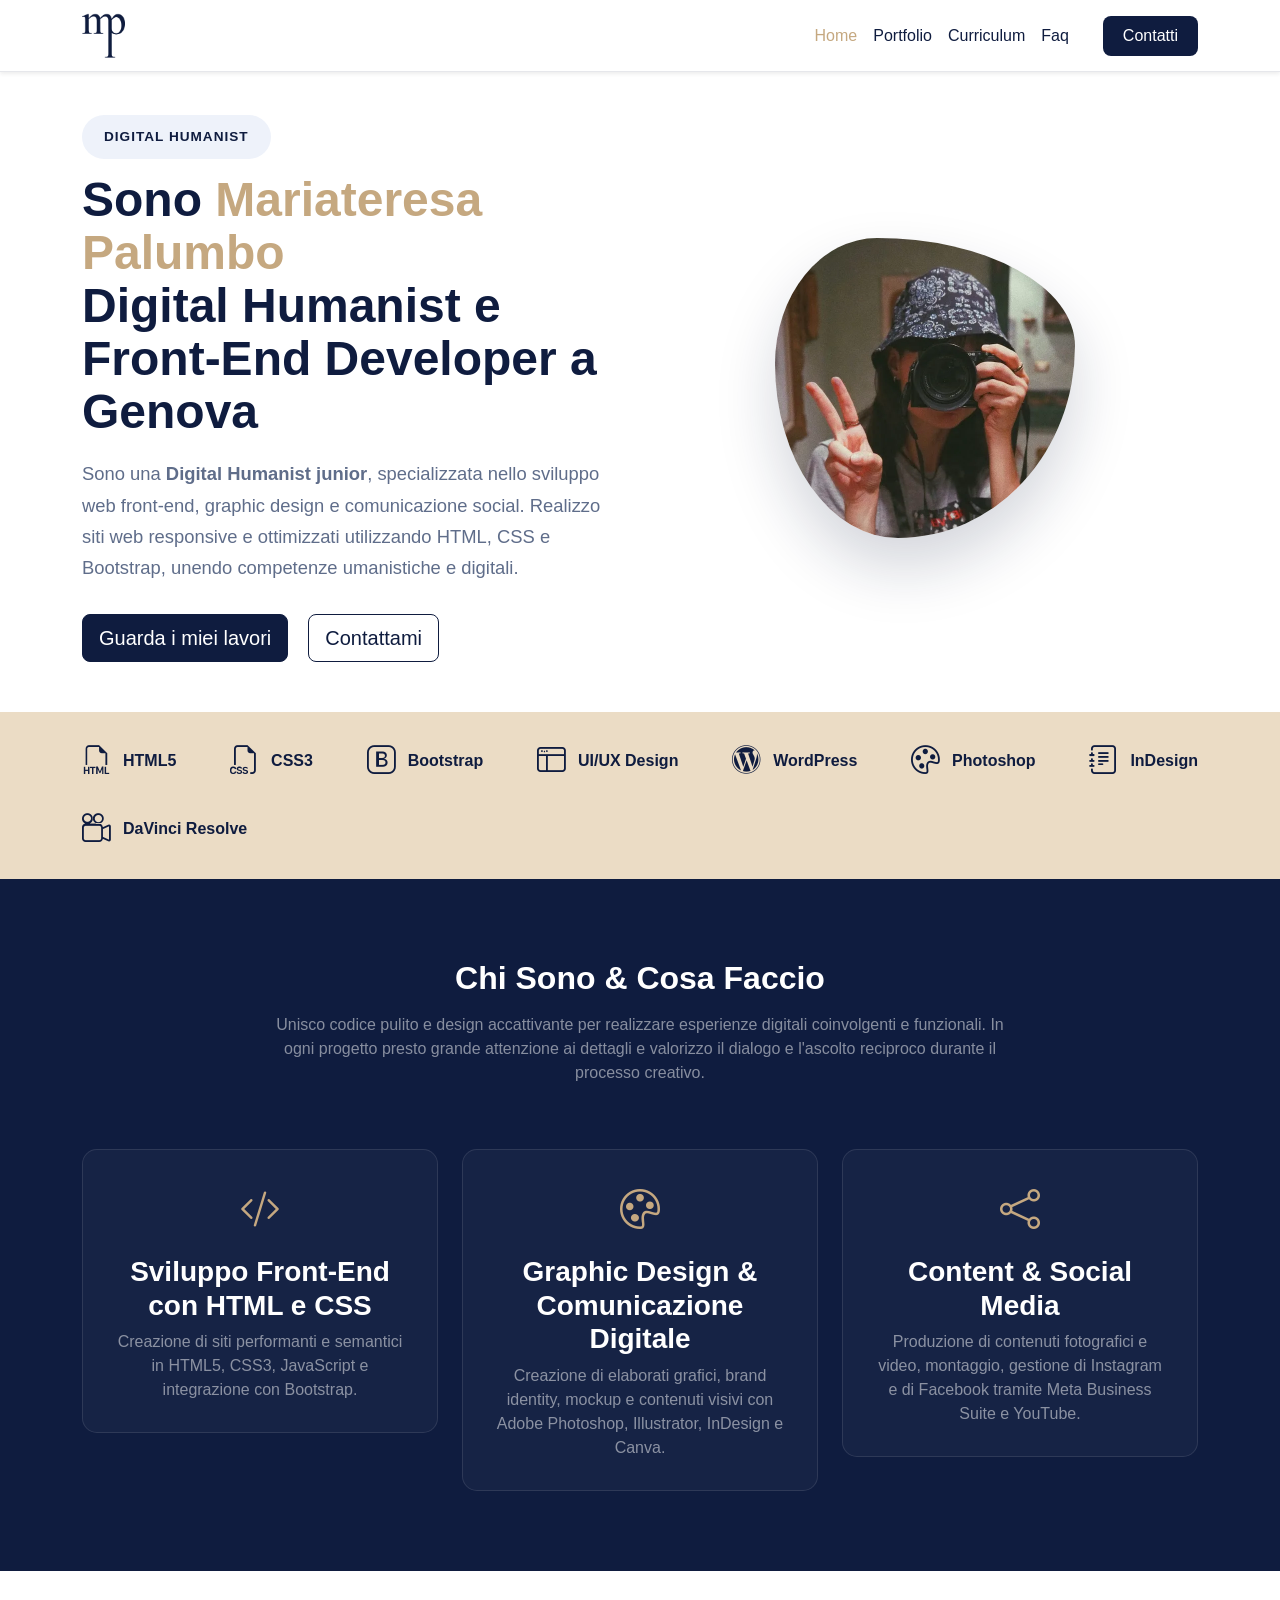
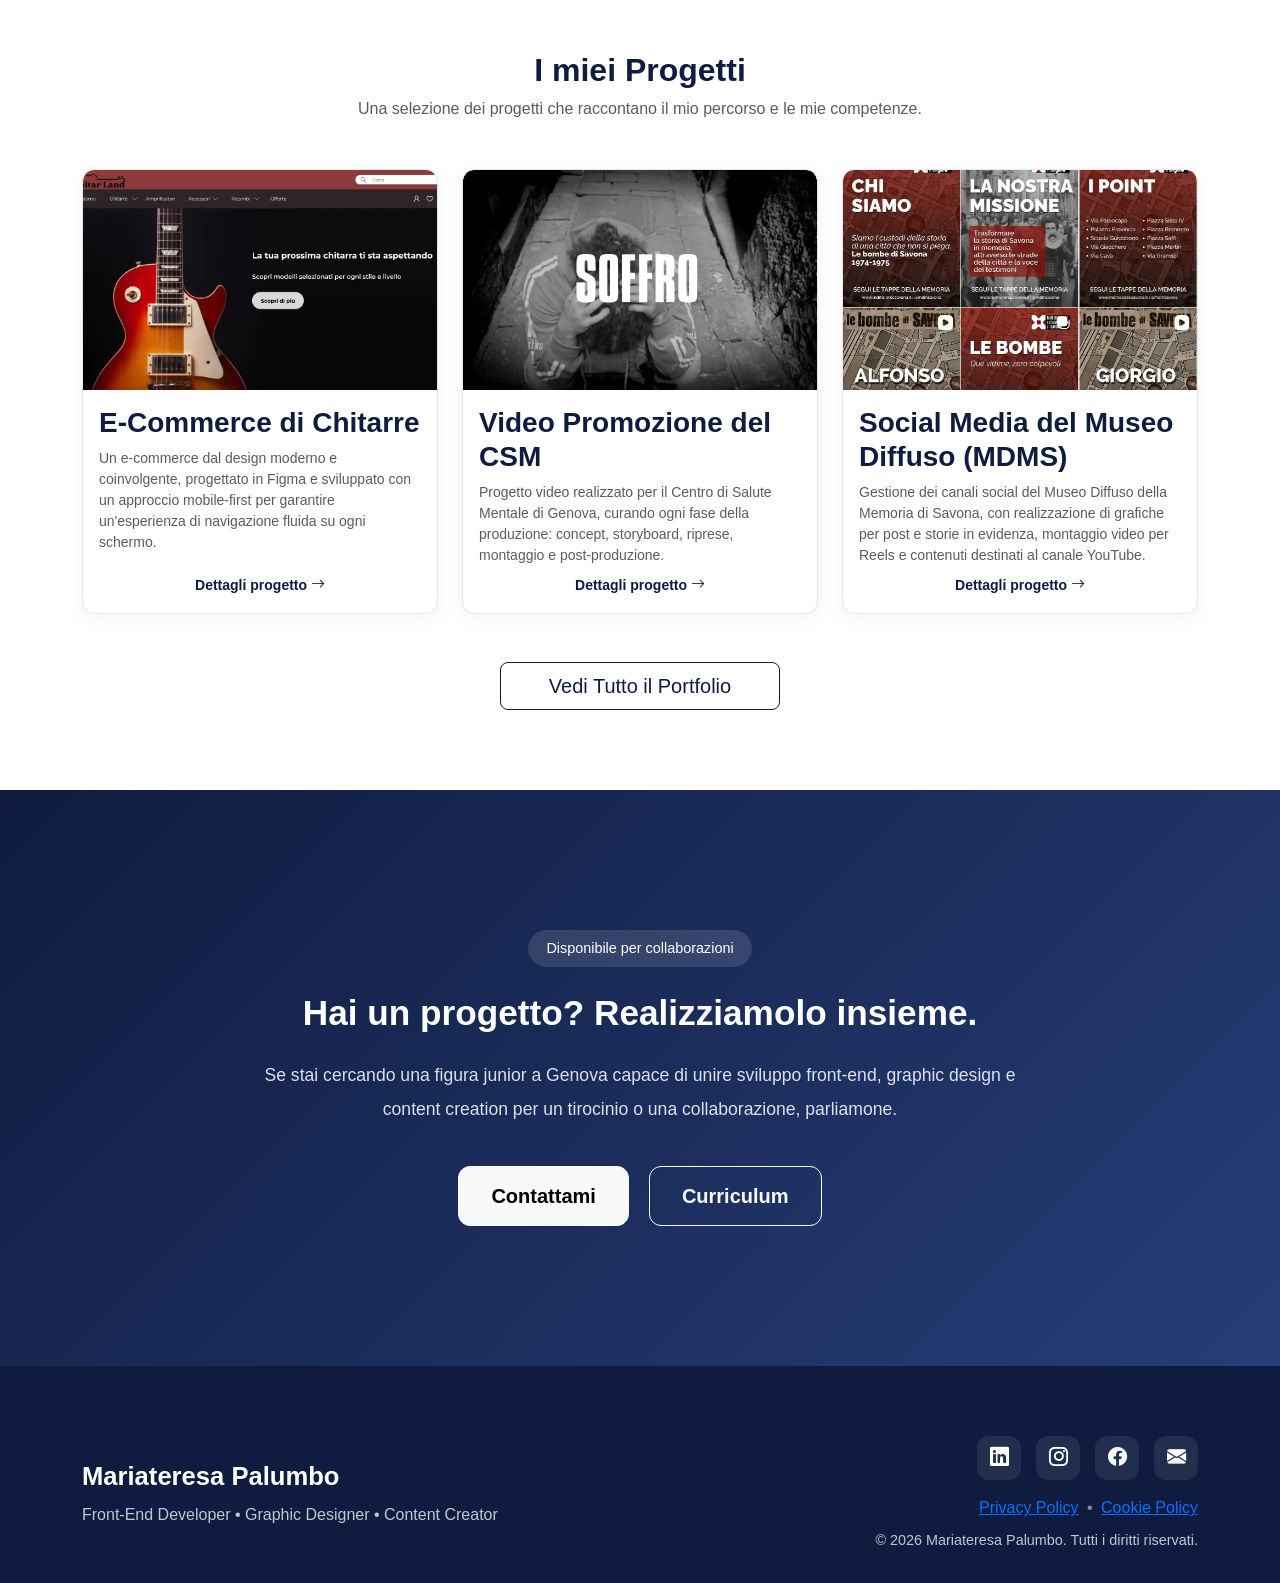
==== commit f73f6c8a: "Refactor footer structure and social links" ====
--- a/index.html
+++ b/index.html
@@ -336,43 +336,53 @@
         </div>
     </section>
 
-   <footer class="pie-di-pagina">
-        <div class="container">
-            <div class="row gy-4 align-items-center">
-                <div class="col-lg-6">
-                    <h3>Mariateresa Palumbo</h3>
-                    <p>Front-End Developer • Graphic Designer • Content Creator</p>
-                </div>
-
-                <div class="col-lg-6 text-lg-end">
-                    <div class="footer-social">
-                        <a href="https://www.linkedin.com/in/mariateresa-palumbo-a292502a2/" target="_blank" aria-label="Profilo LinkedIn di Mariateresa Palumbo">
-                            <i class="bi bi-linkedin"></i>
-                        </a>
-                        <a href="https://www.instagram.com/maripalumbo.it/" target="_blank" aria-label="Profilo Instagram di Mariateresa Palumbo">
-                            <i class="bi bi-instagram"></i>
-                        </a>
-                        <a href="https://www.facebook.com/profile.php?id=100085753847292" target="_blank" aria-label="Profilo Facebook di Mariateresa Palumbo">
-                            <i class="bi bi-facebook"></i>
-                        </a>
-                        <a href="mailto:info@mariateresapalumbo.it" aria-label="Mail di Mariateresa Palumbo">
-                            <i class="bi bi-envelope-fill"></i>
-                        </a>
-                    </div>
-                    <div class="footer-legal mb-2">
-                        <!-- Incolla QUI il codice della Privacy Policy preso da iubenda -->
-                        <a href="https://www.iubenda.com/privacy-policy/55834810" class="iubenda-white iubenda-noframe iubenda-embed" title="Privacy Policy ">Privacy Policy</a><script type="text/javascript">(function (w,d) {var loader = function () {var s = d.createElement("script"), tag = d.getElementsByTagName("script")[0]; s.src="https://cdn.iubenda.com/iubenda.js"; tag.parentNode.insertBefore(s,tag);}; if(w.addEventListener){w.addEventListener("load", loader, false);}else if(w.attachEvent){w.attachEvent("onload", loader);}else{w.onload = loader;}})(window, document);</script>
-                        
-                        <span class="text-white-50 mx-1">•</span>
-                        
-                        <!-- Incolla QUI il codice della Cookie Policy preso da iubenda -->
-                        <a href="https://www.iubenda.com/privacy-policy/55834810/cookie-policy" class="iubenda-white iubenda-noframe iubenda-embed" title="Cookie Policy ">Cookie Policy</a><script type="text/javascript">(function (w,d) {var loader = function () {var s = d.createElement("script"), tag = d.getElementsByTagName("script")[0]; s.src="https://cdn.iubenda.com/iubenda.js"; tag.parentNode.insertBefore(s,tag);}; if(w.addEventListener){w.addEventListener("load", loader, false);}else if(w.attachEvent){w.attachEvent("onload", loader);}else{w.onload = loader;}})(window, document);</script>
-                    </div>
-                    <p class="copyright">© 2026 Mariateresa Palumbo. Tutti i diritti riservati.</p>
-                </div>
-            </div>
-        </div>
-    </footer>
+    <footer class="pie-di-pagina">
+    <div class="container">
+        <div class="row gy-4 align-items-center">
+            
+            <!-- Prima colonna: Centrata su mobile, a sinistra su desktop -->
+            <div class="col-lg-6 text-center text-lg-start">
+                <h3>Mariateresa Palumbo</h3>
+                <p>Front-End Developer • Graphic Designer • Content Creator</p>
+            </div>
+
+            <!-- Seconda colonna: Centrata su mobile, a destra su desktop -->
+            <div class="col-lg-6 text-center text-lg-end">
+                
+                <!-- Icone social: Centrate su mobile, a destra su desktop -->
+                <div class="footer-social d-flex justify-content-center justify-content-lg-end mb-3">
+                    <a href="https://www.linkedin.com/in/mariateresa-palumbo-a292502a2/" target="_blank" aria-label="Profilo LinkedIn di Mariateresa Palumbo">
+                        <i class="bi bi-linkedin"></i>
+                    </a>
+                    <a href="https://www.instagram.com/maripalumbo.it/" target="_blank" aria-label="Profilo Instagram di Mariateresa Palumbo">
+                        <i class="bi bi-instagram"></i>
+                    </a>
+                    <a href="https://www.facebook.com/profile.php?id=100085753847292" target="_blank" aria-label="Profilo Facebook di Mariateresa Palumbo">
+                        <i class="bi bi-facebook"></i>
+                    </a>
+                    <a href="mailto:info@mariateresapalumbo.it" aria-label="Mail di Mariateresa Palumbo">
+                        <i class="bi bi-envelope-fill"></i>
+                    </a>
+                </div>
+
+                <!-- Link Legali -->
+                <div class="footer-legal mb-2">
+                    <a href="https://www.iubenda.com/privacy-policy/55834810" class="iubenda-white iubenda-noframe iubenda-embed" title="Privacy Policy ">Privacy Policy</a><script type="text/javascript">(function (w,d) {var loader = function () {var s = d.createElement("script"), tag = d.getElementsByTagName("script")[0]; s.src="https://cdn.iubenda.com/iubenda.js"; tag.parentNode.insertBefore(s,tag);}; if(w.addEventListener){w.addEventListener("load", loader, false);}else if(w.attachEvent){w.attachEvent("onload", loader);}else{w.onload = loader;}})(window, document);</script>
+                    
+                    <span class="text-white-50 mx-1">•</span>
+                    
+                    <a href="https://www.iubenda.com/privacy-policy/55834810/cookie-policy" class="iubenda-white iubenda-noframe iubenda-embed" title="Cookie Policy ">Cookie Policy</a><script type="text/javascript">(function (w,d) {var loader = function () {var s = d.createElement("script"), tag = d.getElementsByTagName("script")[0]; s.src="https://cdn.iubenda.com/iubenda.js"; tag.parentNode.insertBefore(s,tag);}; if(w.addEventListener){w.addEventListener("load", loader, false);}else if(w.attachEvent){w.attachEvent("onload", loader);}else{w.onload = loader;}})(window, document);</script>
+                </div>
+
+                <!-- Copyright -->
+                <p class="copyright">© 2026 Mariateresa Palumbo. Tutti i diritti riservati.</p>
+            </div>
+
+        </div>
+    </div>
+</footer>
+    
+    
 
     <script src="https://cdn.jsdelivr.net/npm/bootstrap@5.3.2/dist/js/bootstrap.bundle.min.js"></script>
 </body>
--- a/styles.css
+++ b/styles.css
@@ -27,6 +27,7 @@
     font-family: 'Segoe UI', Tahoma, Geneva, Verdana, sans-serif;
     color: var(--colore-testo-scuro);
     background-color: var(--bianco);
+    padding-top: 75px; /* Aggiungi questo per evitare che la nav copra la sezione Hero */
 }
 
 /* --- 1. NAVBAR --- */
@@ -1250,6 +1251,7 @@
             padding: 20px;
             font-size: 0.95rem;
             line-height: 1.6;
+            
         }
     
 
@@ -1280,3 +1282,11 @@
     max-width: 100% !important;
     overflow-x: hidden !important;
 }
+
+
+
+@media (max-width: 991.98px) {
+    body {
+        padding-top: 65px; /* Spostamento ridotto su mobile perché la nav diventa più bassa */
+    }
+}
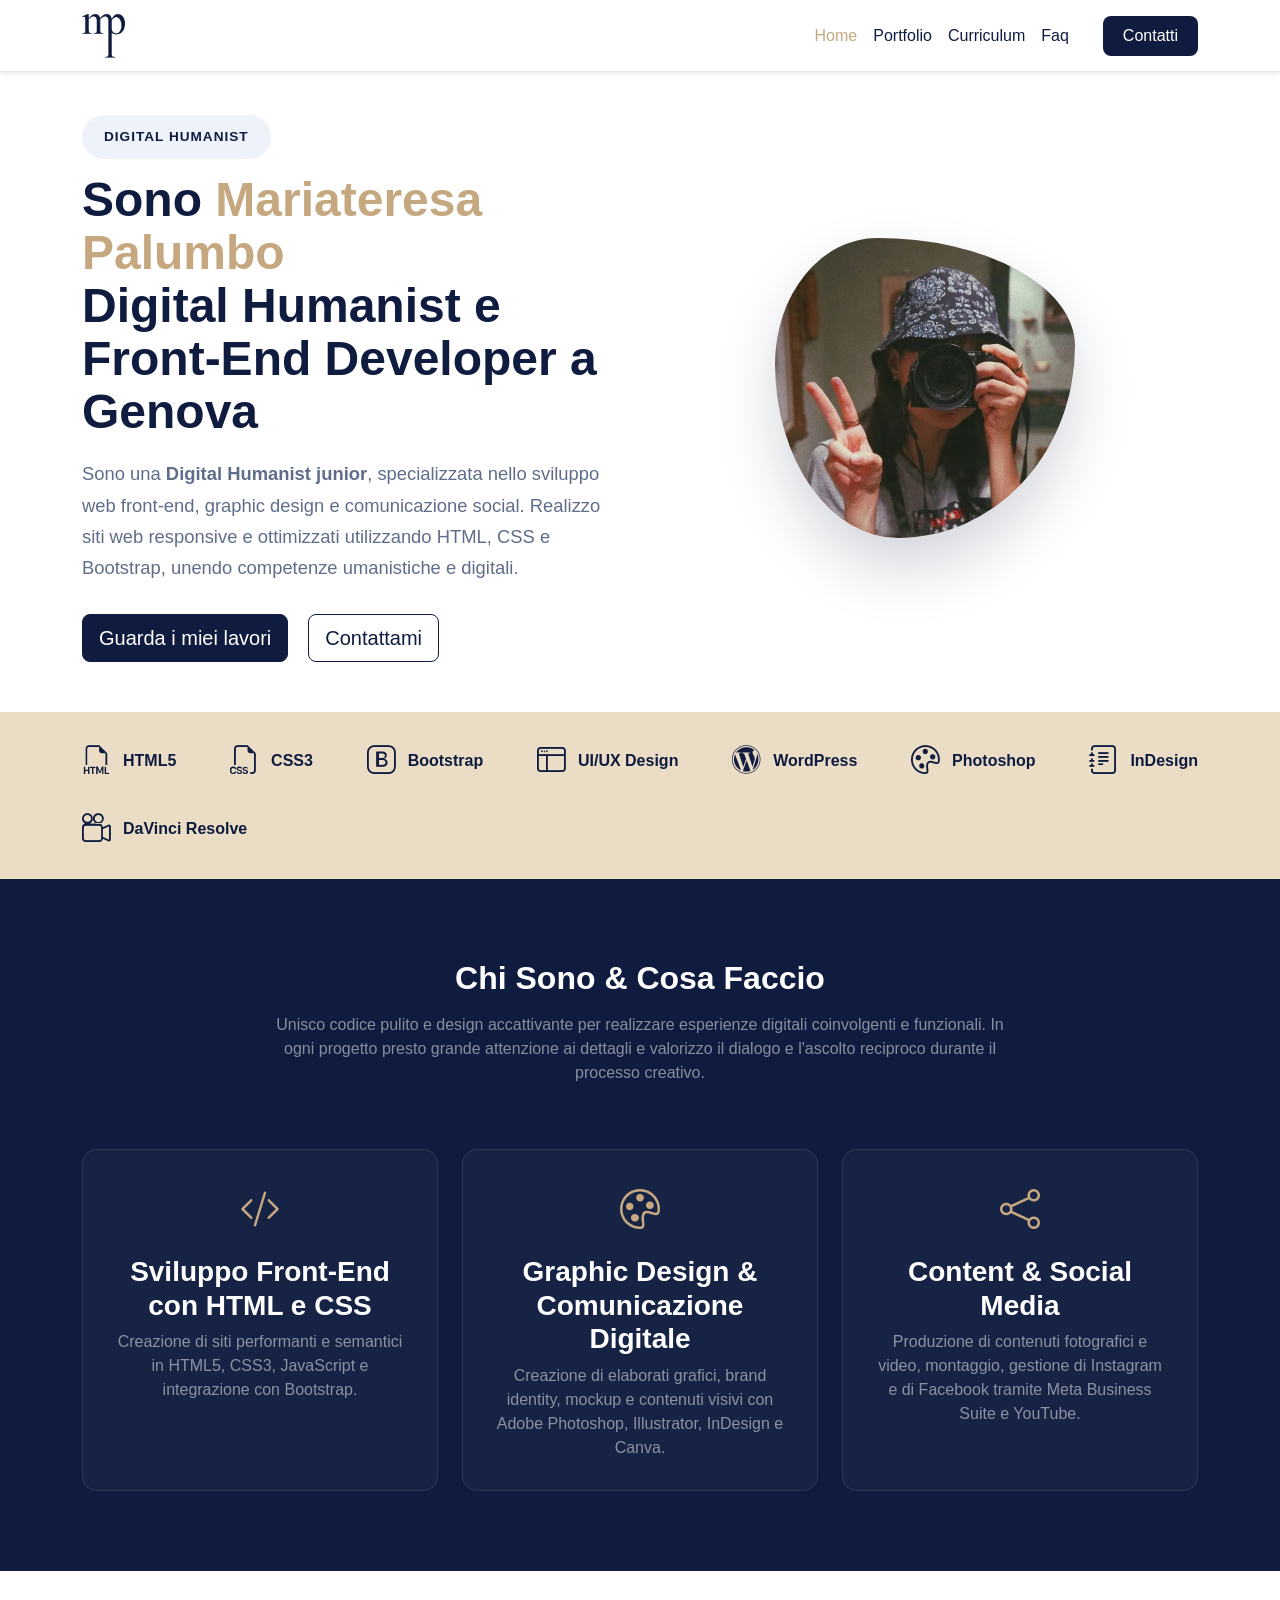
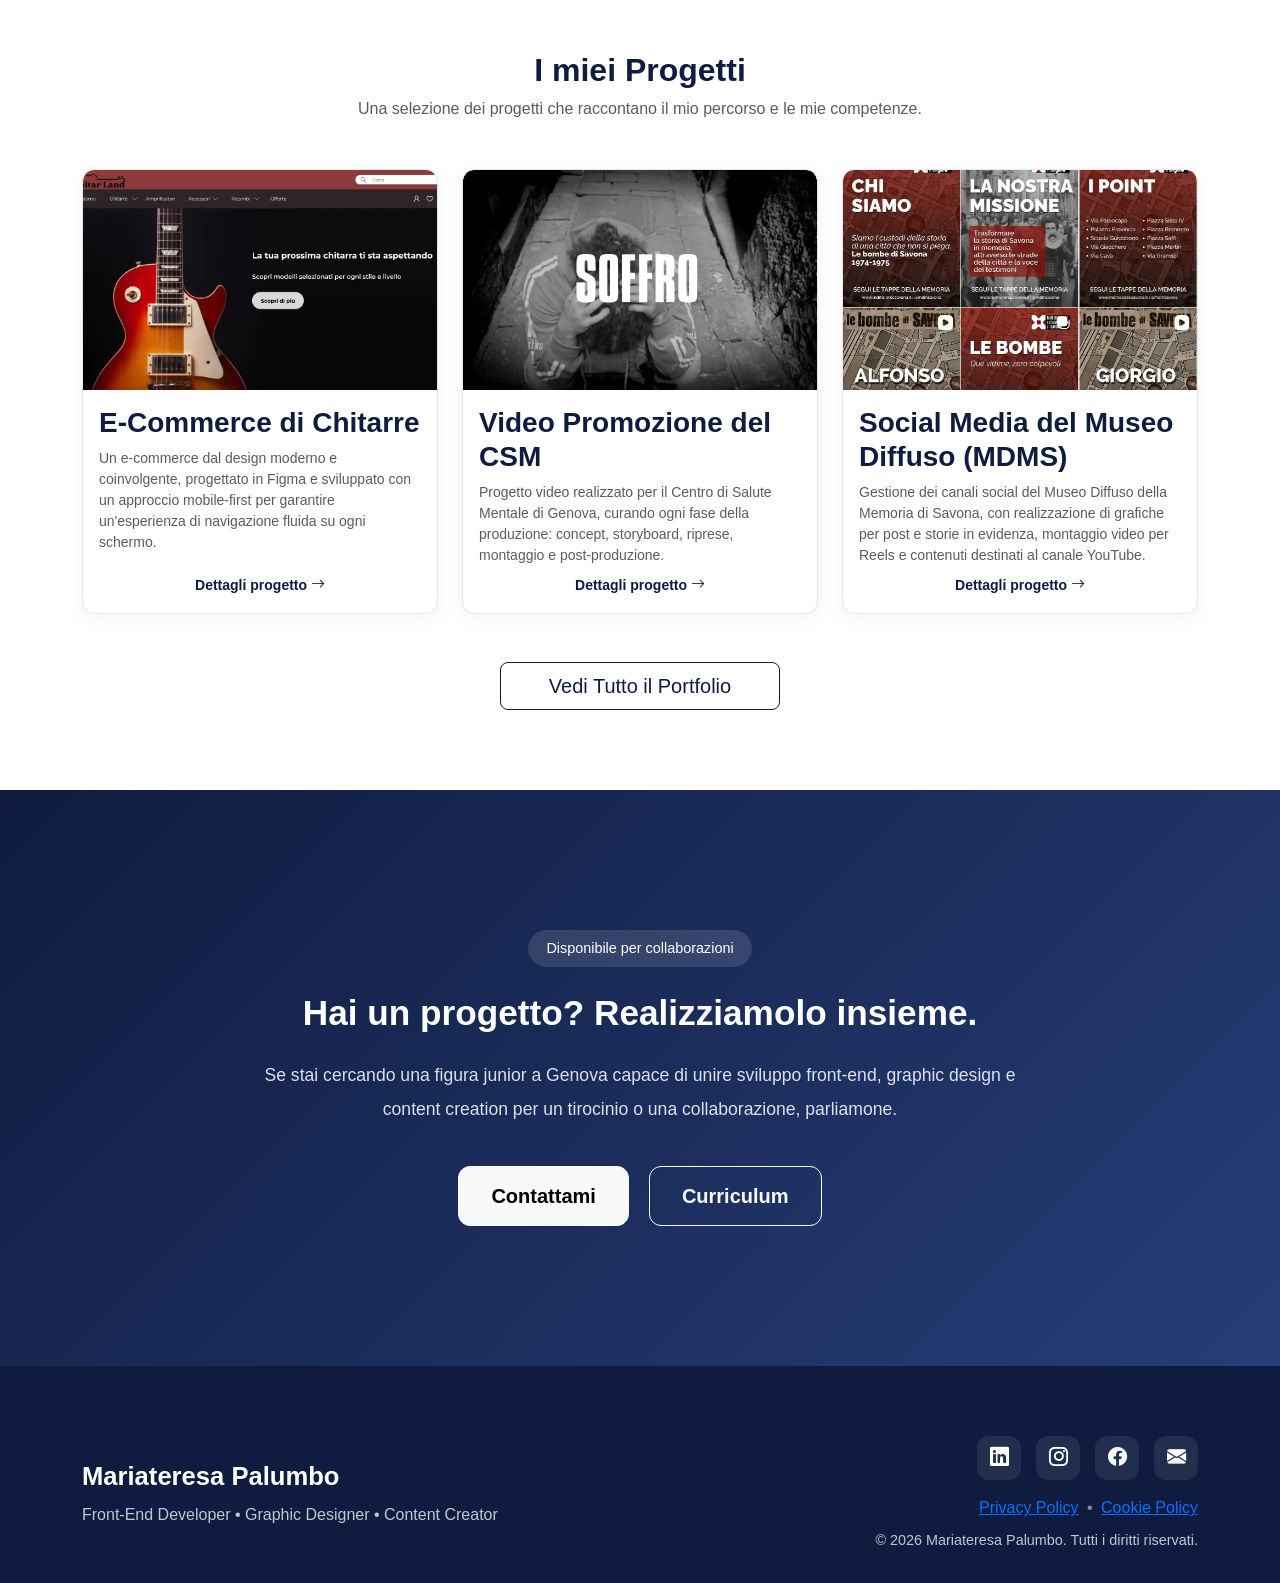
==== commit 51e45675: "Add h-100 class to competence cards" ====
--- a/index.html
+++ b/index.html
@@ -12,19 +12,19 @@
     <link rel="canonical" href="https://www.mariateresapalumbo.it/">
     
     
-    <!-- Preload dell'immagine LCP (ritratto hero) per scaricarla subito -->
+    
     <link rel="preload" as="image" href="img/profilo_me.webp" fetchpriority="high">
     
     
     
-    <!-- Open Graph per Social Media Preview (Ottimizzazione Indiretta richiesta) -->
+   
     <meta property="og:locale" content="it_IT">
     <meta property="og:title" content="Mariateresa Palumbo | Digital Humanist & Web Designer">
     <meta property="og:description" content="Sito ufficiale di Mariateresa Palumbo, Umanista Digitale a Genova che unisce sviluppo web, grafica e comunicazione digitale.">
     <meta property="og:image" content="https://www.mariateresapalumbo.it/img/logo_sitopersonale.webp">
     <meta property="og:url" content="https://www.mariateresapalumbo.it/">
     <meta property="og:type" content="website">
-    <!-- Twitter / X Card data -->
+   
     <meta name="twitter:card" content="summary_large_image">
     <meta name="twitter:title" content="Mariateresa Palumbo | Digital Humanist & Web Designer">
     <meta name="twitter:description" content="Sito ufficiale di Mariateresa Palumbo, Umanista Digitale a Genova che unisce sviluppo web, grafica e comunicazione digitale.">
@@ -73,9 +73,9 @@
       "url": "https://www.mariateresapalumbo.it",
       "logo": {
         "@type": "ImageObject",
-        "@id": "https://www.mariateresapalumbo.it/#image",
-        "url": "https://www.mariateresapalumbo.it/img/profilo_me.webp",
-        "caption": "Mariateresa Palumbo"
+        "@id": "https://www.mariateresapalumbo.it/#logo",
+        "url": "https://www.mariateresapalumbo.it/img/logo_sitopersonale.webp",
+        "caption": "Logo Mariateresa Palumbo"
       },
       "image": "https://www.mariateresapalumbo.it/img/profilo_me.webp",
       "address": {
@@ -107,21 +107,20 @@
 </script>
     
     
-    
-  <!-- 1. Bootstrap CSS in locale (Risolve il blocco del rendering del CDN) -->
+  
     <link href="bootstrap.min.css" rel="stylesheet">
     
-    <!-- 2. Precarica il font delle icone dal CDN (Risolve l'avviso del font invisibile) -->
+   
     <link rel="preload" href="https://cdn.jsdelivr.net/npm/bootstrap-icons@1.11.3/font/fonts/bootstrap-icons.woff2" as="font" type="font/woff2" crossorigin>
     
-    <!-- 3. Icone Bootstrap dal CDN caricate in modo asincrono (Massima compatibilità e zero blocchi) -->
+   
     <link rel="stylesheet" href="https://cdn.jsdelivr.net/npm/bootstrap-icons@1.11.3/font/bootstrap-icons.min.css" media="print" onload="this.media='all'">
     <noscript><link rel="stylesheet" href="https://cdn.jsdelivr.net/npm/bootstrap-icons@1.11.3/font/bootstrap-icons.min.css"></noscript>
     
-    <!-- 4. Il tuo foglio di stile personalizzato -->
+   
     <link rel="stylesheet" href="styles.css">
 
-    <!-- Script tracciamento e privacy caricati in modo asincrono deferito -->
+  
     <script defer src="https://embeds.iubenda.com/widgets/c6013dd1-7133-4123-83e5-796165adba0d.js"></script>
     <script async src="https://www.googletagmanager.com/gtag/js?id=G-FH8F1QGST9"></script>
     <script>
@@ -140,25 +139,25 @@
 
     <nav class="navbar navbar-expand-lg navbar-personalizzata fixed-top shadow-sm">
     <div class="container">
-        <!-- Logo originale -->
+       
         <a class="navbar-brand fw-bold" href="https://www.mariateresapalumbo.it/">
             <img src="img/logo_sitopersonale.webp" alt="Logo MP Mariateresa Palumbo - Digital Humanist e Web Designer Genova" class="navbar-logo">
         </a>
         
-        <!-- Bottone Hamburger modificato per attivare l'Offcanvas -->
+       
         <button class="navbar-toggler" type="button" data-bs-toggle="offcanvas" data-bs-target="#navigazionePrincipale" aria-controls="navigazionePrincipale" aria-label="Attiva navigazione">
             <span class="navbar-toggler-icon"></span>
         </button>
 
-        <!-- Menu Offcanvas che entra da destra (offcanvas-end) e copre tutto lo schermo su mobile (w-100) -->
+      
         <div class="offcanvas offcanvas-end w-100 bg-menu-mobile" tabindex="-1" id="navigazionePrincipale" aria-labelledby="navigazionePrincipaleLabel">
             
-            <!-- Pulsante X per chiudere il menu, visibile solo su mobile -->
+          
             <div class="offcanvas-header justify-content-end d-lg-none">
                 <button type="button" class="btn-close btn-close-white" data-bs-dismiss="offcanvas" aria-label="Close"></button>
             </div>
 
-            <!-- Corpo del menu con i tuoi link originali -->
+          
             <div class="offcanvas-body align-items-center">
                 <ul class="navbar-nav ms-auto mb-2 mb-lg-0 fw-medium text-center w-100 justify-content-lg-end align-items-center">
                     <li class="nav-item py-2 py-lg-0">
@@ -239,7 +238,7 @@
 
             <div class="row g-4">
                 <div class="col-md-6 col-lg-4">
-                    <div class="scheda-competenza text-center">
+                    <div class="scheda-competenza text-center h-100">
                         <div class="icona-competenza">
                             <i class="bi bi-code-slash"></i>
                         </div>
@@ -248,7 +247,7 @@
                     </div>
                 </div>
                 <div class="col-md-6 col-lg-4">
-                    <div class="scheda-competenza text-center">
+                    <div class="scheda-competenza text-center h-100">
                         <div class="icona-competenza">
                             <i class="bi bi-palette"></i>
                         </div>
@@ -257,7 +256,7 @@
                     </div>
                 </div>
                 <div class="col-md-6 col-lg-4 mx-auto">
-                    <div class="scheda-competenza text-center">
+                    <div class="scheda-competenza text-center h-100">
                         <div class="icona-competenza">
                             <i class="bi bi-share"></i>
                         </div>
@@ -336,20 +335,20 @@
         </div>
     </section>
 
-    <footer class="pie-di-pagina">
+   <footer class="pie-di-pagina">
     <div class="container">
         <div class="row gy-4 align-items-center">
             
-            <!-- Prima colonna: Centrata su mobile, a sinistra su desktop -->
+            
             <div class="col-lg-6 text-center text-lg-start">
                 <h3>Mariateresa Palumbo</h3>
                 <p>Front-End Developer • Graphic Designer • Content Creator</p>
             </div>
 
-            <!-- Seconda colonna: Centrata su mobile, a destra su desktop -->
+           
             <div class="col-lg-6 text-center text-lg-end">
                 
-                <!-- Icone social: Centrate su mobile, a destra su desktop -->
+                
                 <div class="footer-social d-flex justify-content-center justify-content-lg-end mb-3">
                     <a href="https://www.linkedin.com/in/mariateresa-palumbo-a292502a2/" target="_blank" aria-label="Profilo LinkedIn di Mariateresa Palumbo">
                         <i class="bi bi-linkedin"></i>
@@ -365,7 +364,7 @@
                     </a>
                 </div>
 
-                <!-- Link Legali -->
+                
                 <div class="footer-legal mb-2">
                     <a href="https://www.iubenda.com/privacy-policy/55834810" class="iubenda-white iubenda-noframe iubenda-embed" title="Privacy Policy ">Privacy Policy</a><script type="text/javascript">(function (w,d) {var loader = function () {var s = d.createElement("script"), tag = d.getElementsByTagName("script")[0]; s.src="https://cdn.iubenda.com/iubenda.js"; tag.parentNode.insertBefore(s,tag);}; if(w.addEventListener){w.addEventListener("load", loader, false);}else if(w.attachEvent){w.attachEvent("onload", loader);}else{w.onload = loader;}})(window, document);</script>
                     
@@ -374,7 +373,7 @@
                     <a href="https://www.iubenda.com/privacy-policy/55834810/cookie-policy" class="iubenda-white iubenda-noframe iubenda-embed" title="Cookie Policy ">Cookie Policy</a><script type="text/javascript">(function (w,d) {var loader = function () {var s = d.createElement("script"), tag = d.getElementsByTagName("script")[0]; s.src="https://cdn.iubenda.com/iubenda.js"; tag.parentNode.insertBefore(s,tag);}; if(w.addEventListener){w.addEventListener("load", loader, false);}else if(w.attachEvent){w.attachEvent("onload", loader);}else{w.onload = loader;}})(window, document);</script>
                 </div>
 
-                <!-- Copyright -->
+                
                 <p class="copyright">© 2026 Mariateresa Palumbo. Tutti i diritti riservati.</p>
             </div>
 
@@ -383,7 +382,8 @@
 </footer>
     
     
-
+    
+    
     <script src="https://cdn.jsdelivr.net/npm/bootstrap@5.3.2/dist/js/bootstrap.bundle.min.js"></script>
 </body>
 </html>
--- a/styles.css
+++ b/styles.css
@@ -6,7 +6,7 @@
     --bianco: #ffffff;
     --grigio: #f7f8fc;
     --testo: #5f6d8a;
-    --bg-tech: #ebdcc5; /* Colore beige/oro chiaro per staccare dal blu */
+    --bg-tech: #ebdcc5; 
 
     --colore-blu-scuro: var(--blu);
     --colore-oro: var(--oro);
@@ -27,10 +27,10 @@
     font-family: 'Segoe UI', Tahoma, Geneva, Verdana, sans-serif;
     color: var(--colore-testo-scuro);
     background-color: var(--bianco);
-    padding-top: 75px; /* Aggiungi questo per evitare che la nav copra la sezione Hero */
-}
-
-/* --- 1. NAVBAR --- */
+    padding-top: 75px; 
+}
+
+
 .navbar-personalizzata {
     background-color: var(--bianco) !important;
     border-bottom: 1px solid rgba(15, 28, 63, 0.1);
@@ -69,7 +69,7 @@
 }
 
 
-/* Stato attivo del pulsante Contatti quando si è sulla relativa pagina */
+
 .btn-nav-contatti.active {
     background-color: var(--colore-oro) !important;
     color: var(--colore-blu-scuro) !important;
@@ -84,7 +84,7 @@
     object-fit: contain;
 }
 
-/* --- 2. HERO SECTION --- */
+
 .hero-home {
     min-height: auto; 
     display: flex;
@@ -153,7 +153,7 @@
     box-shadow: 0 30px 60px rgba(15,28,63,.18);
 }
 
-/* --- 3. TECH STRIP --- */
+
 .tech-strip {
     background: var(--bg-tech); 
     padding: 28px 0;
@@ -190,7 +190,7 @@
     font-size: 1.8rem;
 }
 
-/* --- 4. SEZIONE COMPETENZE --- */
+
 .sezione-competenze {
     padding: 80px 0;
     background-color: var(--colore-blu-scuro);
@@ -217,7 +217,7 @@
     display: inline-block;
 }
 
-/* --- 5. SEZIONE ANTEPRIMA PORTFOLIO --- */
+
 .sezione-portfolio-anteprima {
     padding: 80px 0;
     background-color: var(--bianco);
@@ -250,7 +250,7 @@
 .img-csm { object-position: top center !important; }
 .img-museo { object-position: 0% 20% !important; }
 
-/* --- 6. CALL TO ACTION --- */
+
 .cta-home {
     padding: 140px 0;
     background: linear-gradient(135deg, var(--blu), #263d77);
@@ -308,7 +308,7 @@
     font-size: 0.9rem;
 }
 
-/* --- 7. FOOTER --- */
+
 .pie-di-pagina {
     background: var(--blu);
     color: var(--bianco);
@@ -330,7 +330,7 @@
 
 .footer-social {
     display: flex;
-    justify-content: flex-end;
+   
     gap: 15px;
     margin-bottom: 15px;
 }
@@ -360,7 +360,7 @@
     color: rgba(255,255,255,.6);
 }
 
-/* --- UTILITY SPECIFICHE --- */
+
 .btn-blu-pieno {
     background-color: var(--colore-blu-scuro) !important;
     border-color: var(--colore-blu-scuro) !important;
@@ -388,14 +388,14 @@
 .testo-blu-scuro { color: var(--colore-blu-scuro) !important; }
 .testo-bianco { color: var(--bianco) !important; }
 
-/* --- RESPONSIVE BREAKPOINTS --- */
+
 @media (max-width: 991.98px) {
-    /* Sfondo blu scuro del menu mobile usando la tua variabile */
+    
     .bg-menu-mobile {
         background-color: var(--colore-blu-scuro) !important;
     }
 
-    /* Struttura verticale per centrare i link a tutto schermo */
+   
     .offcanvas-body {
         display: flex;
         flex-direction: column;
@@ -403,13 +403,13 @@
         height: 100%;
     }
 
-    /* Allineamento dei link all'interno del menu */
+   
     .navbar-personalizzata .navbar-nav {
         align-items: center;
         text-align: center;
     }
 
-    /* Spaziatura, dimensione e colore bianco per i link su mobile */
+   
     .bg-menu-mobile .link-mobile-white {
         color: var(--bianco) !important;
         font-size: 1.6rem;
@@ -417,13 +417,13 @@
         padding-bottom: 15px !important;
     }
 
-    /* Cambio colore all'hover sui link mobile */
+   
     .bg-menu-mobile .link-mobile-white:hover,
     .bg-menu-mobile .link-mobile-white.active {
         color: var(--colore-oro) !important;
     }
 
-    /* Pulsante contatti invertito: sfondo bianco e testo blu per staccare dal fondo */
+   
     .bg-menu-mobile .btn-mobile-white {
         margin-left: 0;
         margin-top: 20px;
@@ -450,9 +450,7 @@
     .cta-box h2 {
         font-size: 2.2rem;
     }
-    .footer-social {
-        justify-content: flex-start;
-    }
+    
 
 
 @media (max-width: 576px) {
@@ -467,10 +465,6 @@
 
 
 
-
-/* ==========================================================================
-   CLASSI SPECIFICHE PER LA PAGINA PORTFOLIO (Differenziate con dicitura portfolio)
-   ========================================================================== */
 
 
 
@@ -486,7 +480,7 @@
     background-color: #ffffff;
 }
 
-/* Card specifiche del portfolio (Effetto hover con translateY invece di scale) */
+/* Card specifiche del portfolio */
 .progetto-card-portfolio {
     border: 1px solid rgba(15, 28, 63, 0.1);
     border-radius: 12px;
@@ -502,7 +496,7 @@
     box-shadow: 0 10px 25px rgba(15, 28, 63, 0.1);
 }
 
-/* UNIFORMITÀ ANTEPRIME: Forza le immagini della pagina portfolio a 220px come nella Home */
+
 .progetto-card-portfolio .card-img-top {
     height: 220px !important;       /* Identica altezza della home */
     width: 100% !important;        
@@ -511,7 +505,7 @@
     border-top-right-radius: 11px !important;
 }
 
-/* Badge per i tag delle tecnologie - Specifici del portfolio */
+
 .badge-tecnologia-portfolio {
     background-color: rgba(15, 28, 63, 0.06);
     color: var(--colore-blu-scuro);
@@ -535,18 +529,16 @@
 
 
 
-/* ==========================================================================
-   PAGINA curriculum
-   ========================================================================== */
+/* PAGINA curriculum */
 
 
  
-        /* Personalizzazione Stile Timeline e Layout Minimal senza Card */
+        
         .sezione-curriculum {
             background-color: #ffffff;
         }
         
-        /* Linea verticale della timeline */
+       
         .timeline-linea {
             position: relative;
             border-left: 3px solid var(--colore-blu-scuro);
@@ -554,13 +546,13 @@
             margin-left: 10px;
         }
 
-        /* I blocchi della timeline */
+       
         .timeline-item {
             position: relative;
             margin-bottom: 40px;
         }
 
-        /* I nodi/punti sulla linea */
+        
         .timeline-item::before {
             content: '';
             position: absolute;
@@ -573,13 +565,13 @@
             border: 3px solid var(--colore-blu-scuro);
         }
 
-        /* Punto color oro per evidenziare le attività correnti */
+       
         .timeline-item.attivo::before {
             background-color: var(--colore-oro) !important;
             border-color: var(--colore-oro) !important;
         }
 
-        /* Sfondo Blu Esatto della Homepage per le Competenze */
+       
         .blocco-competenze-blu {
             background-color: var(--colore-blu-scuro);
             color: #ffffff;
@@ -592,7 +584,7 @@
             padding-bottom: 10px;
         }
 
-        /* Adattamento Badge dentro il blocco blu */
+   
         .blocco-competenze-blu .badge-tecnologia-portfolio {
             background-color: rgba(255, 255, 255, 0.12) !important;
             color: #ffffff !important;
@@ -609,18 +601,16 @@
 
 
 
-/* ==========================================================================
-   PAGINA contatti
-   ========================================================================== */
+/* PAGINA contatti */
 
 
   
-        /* Layout minimale e compatto per i Contatti */
+       
         .sezione-contatti {
             background-color: #ffffff;
         }
 
-        /* Box del Form pulito senza linea superiore */
+       
         .box-form-compatto {
             border: 1px solid rgba(15, 28, 63, 0.08);
             border-radius: 12px;
@@ -630,7 +620,7 @@
             margin: 0 auto;
         }
 
-        /* Campi di input chiari con placeholder grigio chiaro */
+       
         .box-form-compatto .form-control {
             background-color: #ffffff;
             border: 1px solid #e0e0e0;
@@ -647,7 +637,7 @@
             color: var(--colore-blu-scuro);
         }
 
-        /* Testo di esempio (Placeholder) in grigietto */
+       
         .box-form-compatto .form-control::placeholder {
             color: #a0a0a0 !important;
             opacity: 1;
@@ -660,7 +650,7 @@
             margin-bottom: 6px;
         }
 
-        /* Nuovo Bottone: Sfondo Blu, Testo Bianco -> Hover Oro */
+       
         .btn-invia-personalizzato {
             background-color: var(--colore-blu-scuro);
             border: 1px solid var(--colore-blu-scuro);
@@ -677,7 +667,7 @@
             color: var(--colore-blu-scuro) !important;
         }
 
-        /* Icone cerchio colonna sinistra */
+       
         .icona-contatto-cerchio {
             width: 46px;
             height: 46px;
@@ -702,13 +692,8 @@
 
 
 
-/* ==========================================================================
-   PAGINA DETTAGLIO CHITARRE
-   ========================================================================== */
-
-/* ===========================
-   HERO
-=========================== */
+/* PAGINA DETTAGLIO CHITARRE */
+
 
 .hero-progetto-chitarre{
     padding:60px 0 40px;
@@ -727,9 +712,6 @@
 }
 
 
-/* ===========================
-   CONTENUTO
-=========================== */
 
 .sezione-contenuto-chitarre{
     padding:60px 0 80px;
@@ -737,9 +719,6 @@
 }
 
 
-/* ===========================
-   TITOLI
-=========================== */
 
 .titolo-sezione-chitarre{
     font-size:1.75rem;
@@ -760,9 +739,6 @@
 }
 
 
-/* ===========================
-   TESTI
-=========================== */
 
 .testo-descrittivo-chitarre{
     font-family:'Segoe UI',Tahoma,Geneva,Verdana,sans-serif;
@@ -773,9 +749,6 @@
 }
 
 
-/* ===========================
-   SIDEBAR
-=========================== */
 
 .box-info-chitarre{
     background:rgba(15,28,63,.02);
@@ -788,9 +761,6 @@
 }
 
 
-/* ===========================
-   LISTA INFO
-=========================== */
 
 .lista-info-chitarre{
     list-style:none;
@@ -809,9 +779,6 @@
 }
 
 
-/* ===========================
-   BADGE
-=========================== */
 
 .badge-tech-chitarre{
     display:inline-block;
@@ -832,16 +799,12 @@
 }
 
 
-/* ===========================
-   GALLERIA MOCKUP
-=========================== */
 
 .galleria-risultati-chitarre{
     margin-top:2rem;
 }
 
 
-/* Card dei mockup */
 
 .box-mockup-chitarre {
     height: 320px;
@@ -865,9 +828,7 @@
 }
 
 
-/* ===========================
-   MOCKUP DESKTOP
-=========================== */
+/* MOCKUP DESKTOP */
 
 .img-desktop-chitarre{
     max-width:92%;
@@ -878,9 +839,7 @@
 }
 
 
-/* ===========================
-   MOCKUP MOBILE
-=========================== */
+/* MOCKUP MOBILE */
 
 .img-mobile-chitarre{
     width:110px;
@@ -891,9 +850,7 @@
 }
 
 
-/* ===========================
-   TESTO SOTTO LE CARD
-=========================== */
+
 
 .galleria-risultati-chitarre p{
     margin-top:.9rem;
@@ -902,9 +859,6 @@
 }
 
 
-/* ===========================
-   RESPONSIVE
-=========================== */
 
 @media (max-width:992px){
 
@@ -955,9 +909,7 @@
 
 
 
-/* ===========================
-   GALLERIA VOLANTINI
-=========================== */
+/* GALLERIA VOLANTINI */
 
 .box-volantino-chitarre {
     height: 380px; /* Più alto dei mockup per ospitare la forma verticale dei volantini */
@@ -989,12 +941,12 @@
     transition: transform .3s ease;
 }
 
-/* Effetto zoom leggero sull'immagine quando si passa sopra con il mouse */
+
 .box-volantino-chitarre:hover .img-volantino {
     transform: scale(1.02);
 }
 
-/* Stile per l'immagine a tutto schermo nel Modal */
+
 .img-fullscreen-gallery {
     max-height: 85vh; /* Evita che l'immagine esca dallo schermo in altezza */
     object-fit: contain;
@@ -1002,7 +954,7 @@
     box-shadow: 0 10px 40px rgba(0,0,0,.5);
 }
 
-/* Ottimizzazione Mobile per i volantini */
+
 @media (max-width: 768px) {
     .box-volantino-chitarre {
         height: 320px; /* Riduce l'altezza sugli schermi piccoli */
@@ -1040,38 +992,35 @@
 
 
 /* Fotografia.html */
-/* ========================================================
-   CONTENITORI CATEGORIE (Box Blu con testo bianco centrato)
-   ======================================================== */
 
 .box-volantino-fotografia {
     height: 380px; 
     box-sizing: border-box;
     display: flex;
-    justify-content: center; /* Centra il testo in orizzontale */
-    align-items: center;     /* Centra il testo in verticale */
+    justify-content: center; 
+    align-items: center;     
     border-radius: 14px;
     overflow: hidden;
     cursor: pointer;
     position: relative;
     
-    /* Configurazione sfondo blu e ombre nativa */
-    background: #0f1c3f; /* Colore blu scuro principale del brand */
+   
+    background: #0f1c3f; 
     border: 1px solid rgba(15, 28, 63, 0.15);
     box-shadow: 0 4px 12px rgba(15, 28, 63, 0.08);
     
-    /* Animazione fluida al passaggio del mouse */
+   
     transition: transform .3s ease, box-shadow .3s ease, background-color .3s ease;
 }
 
-/* Effetto Hover: il box si solleva e cambia leggermente tonalità */
+
 .box-volantino-fotografia:hover {
     transform: translateY(-5px);
-    background: #162654; /* Sfumatura di blu leggermente più chiara per feedback */
+    background: #162654;
     box-shadow: 0 12px 28px rgba(15, 28, 63, 0.22);
 }
 
-/* Stile per il testo bianco al centro del box */
+
 .titolo-categoria-box {
     color: #ffffff;
     font-size: 1.5rem;
@@ -1080,7 +1029,7 @@
     text-transform: capitalize;
 }
 
-/* Badge per il conteggio delle foto in basso a destra */
+
 .conteggio-foto-badge {
     position: absolute;
     bottom: 16px;
@@ -1095,13 +1044,11 @@
     backdrop-filter: blur(4px);
 }
 
-/* ========================================================
-   MODAL LIGHTBOX & STRUTTURA DI NAVIGAZIONE
-   ======================================================== */
-
-
-
-/* Immagine dentro il visualizzatore full screen */
+/* MODAL LIGHTBOX & STRUTTURA DI NAVIGAZIONE */
+
+
+
+
 .img-fullscreen-gallery {
     max-height: 80vh;
     object-fit: contain;
@@ -1109,7 +1056,7 @@
     box-shadow: 0 10px 30px rgba(0,0,0,0.5);
 }
 
-/* Stile per le frecce di navigazione del modal */
+
 .freccia-gallery {
     position: absolute;
     top: 50%;
@@ -1136,16 +1083,14 @@
 .freccia-sinistra { left: 20px; }
 .freccia-destra { right: 20px; }
 
-/* ========================================================
-   RESPONSIVE (Ottimizzazione per Smartphone e Tablet)
-   ======================================================== */
+
 @media (max-width: 768px) {
     .box-volantino-fotografia {
-        height: 280px; /* Riduce l'altezza su mobile per non allungare troppo la pagina */
+        height: 280px; 
     }
     
     .titolo-categoria-box {
-        font-size: 1.3rem; /* Testo leggermente più piccolo sui display compatti */
+        font-size: 1.3rem; 
     }
 
     .freccia-gallery {
@@ -1158,23 +1103,23 @@
 }
 
 
-/* Sfondo personalizzato che copre tutto lo schermo e intercetta il click */
+
 .modal-backdrop-custom {
     position: fixed;
     top: 0;
     left: 0;
     width: 100vw;
     height: 100vh;
-    z-index: 2; /* Sta dietro all'immagine e alle frecce, ma sopra il sito */
+    z-index: 2; 
     cursor: pointer;
 }
 
-/* Posizionamento perfetto per la X di chiusura */
+
 .pulsante-chiudi-gallery {
     position: fixed;
     top: 25px;
     right: 25px;
-    z-index: 20; /* Sempre in primissimo piano */
+    z-index: 20;
     font-size: 1.25rem;
     opacity: 0.75;
     transition: opacity 0.2s ease;
@@ -1184,7 +1129,7 @@
     opacity: 1;
 }
 
-/* Assicurati che il corpo del modal stia sopra lo sfondo del click */
+
 .modal-body.z-3 {
     position: relative;
     z-index: 3;
